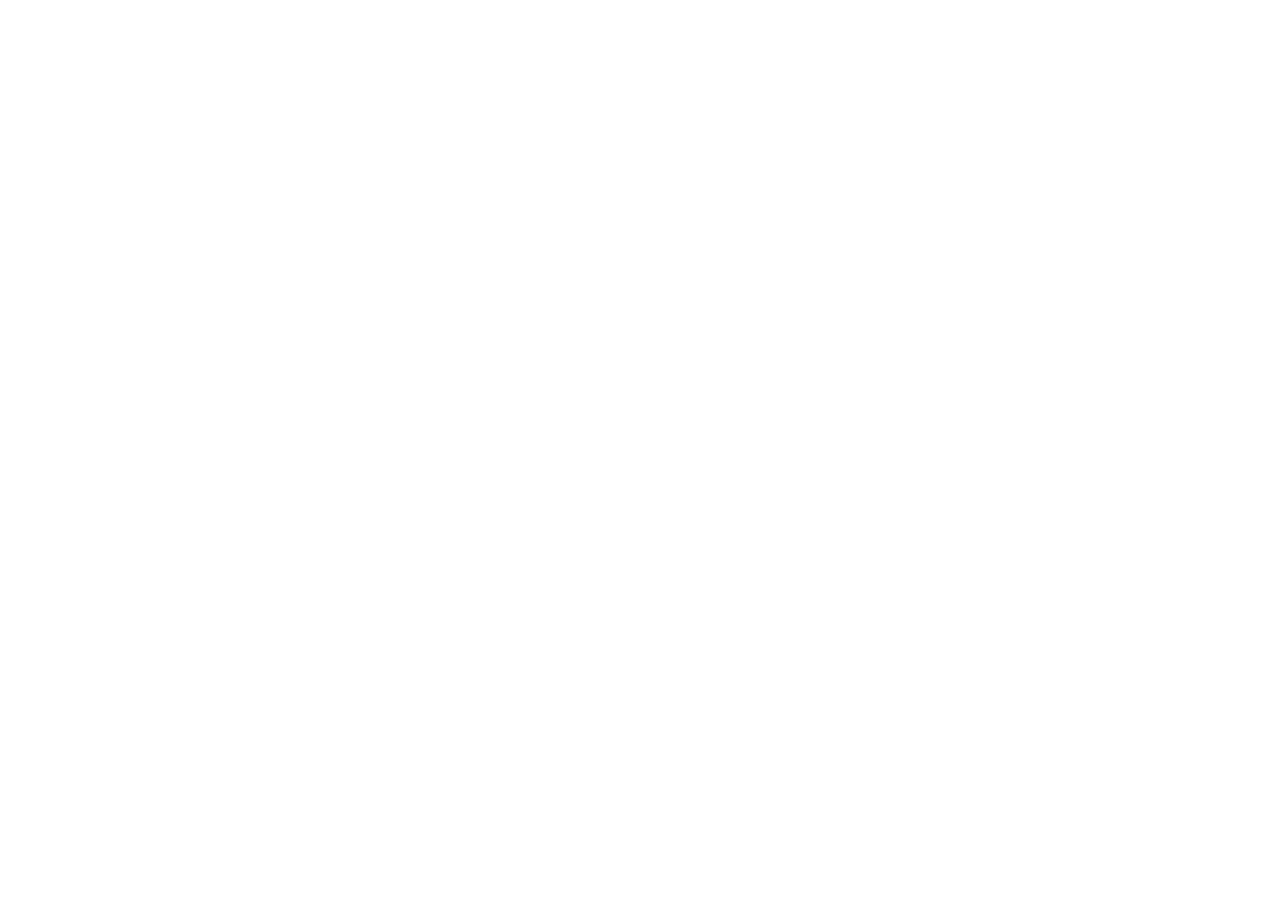
==== products/businessdesk-kmm/index.html @ 38d69912 "Publish BusinessDesk by KMM" ====
<!doctype html>
<html lang="en">
  <head>
    <meta charset="UTF-8" />
    <meta name="viewport" content="width=device-width, initial-scale=1.0" />
    <meta name="theme-color" content="#0b1220" />
    <meta name="description" content="BusinessDesk by KMM — a privacy-first, local-first business management workspace for finance, CRM, sales, invoices, projects, inventory and reporting." />
    <meta name="author" content="Koshy Mammoottill Mathew" />
    <meta name="application-name" content="BusinessDesk by KMM" />
    <meta property="og:title" content="BusinessDesk by KMM" />
    <meta property="og:description" content="A privacy-first, local-first business management workspace." />
    <meta property="og:type" content="website" />
    <title>BusinessDesk by KMM</title>
    <script type="module" crossorigin src="/products/businessdesk-kmm/assets/index-BqFM4BFf.js"></script>
    <link rel="stylesheet" crossorigin href="/products/businessdesk-kmm/assets/index-DWn9R_Je.css">
  </head>
  <body>
    <div id="root"></div>
  </body>
</html>
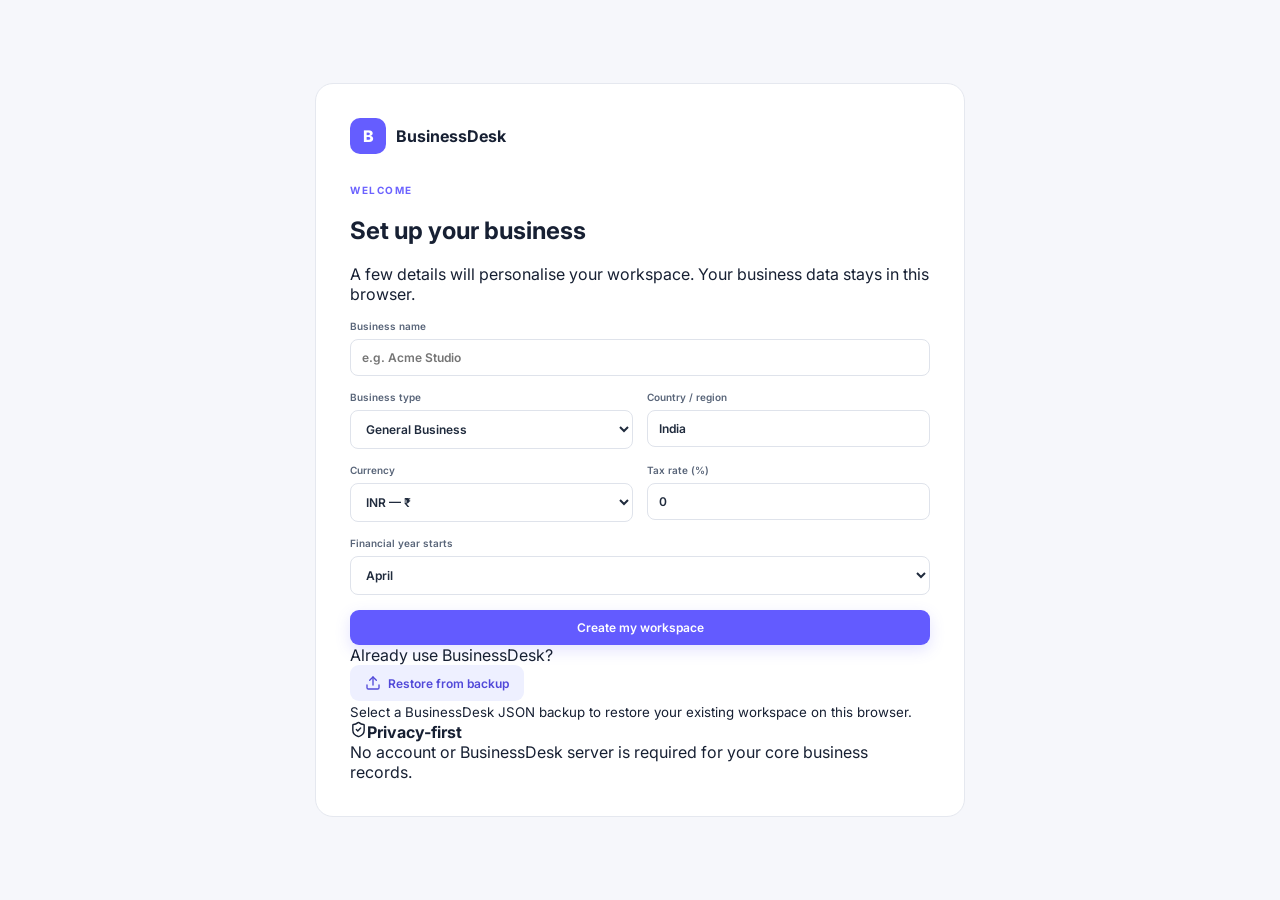
==== commit bc9aa2ac: "Publish BusinessDesk by KMM production build" ====
--- a/products/businessdesk-kmm/index.html
+++ b/products/businessdesk-kmm/index.html
@@ -11,8 +11,8 @@
     <meta property="og:description" content="A privacy-first, local-first business management workspace." />
     <meta property="og:type" content="website" />
     <title>BusinessDesk by KMM</title>
-    <script type="module" crossorigin src="/products/businessdesk-kmm/assets/index-BqFM4BFf.js"></script>
-    <link rel="stylesheet" crossorigin href="/products/businessdesk-kmm/assets/index-DWn9R_Je.css">
+    <script type="module" crossorigin src="/products/businessdesk-kmm/assets/index-BmVYVU4T.js"></script>
+    <link rel="stylesheet" crossorigin href="/products/businessdesk-kmm/assets/index-3jO0QEHk.css">
   </head>
   <body>
     <div id="root"></div>
--- a/products/businessdesk-kmm/assets/index-3jO0QEHk.css
+++ b/products/businessdesk-kmm/assets/index-3jO0QEHk.css
@@ -0,0 +1 @@
+@import "https://fonts.googleapis.com/css2?family=Inter:wght@400;500;600;700&display=swap";.finance-kpis{grid-template-columns:repeat(4,1fr);gap:12px;margin-bottom:16px;display:grid}.finance-kpis>.card{text-align:left;cursor:pointer;background:#fff;border:1px solid #e7ebf0;padding:14px}.finance-kpis>.card:hover{border-color:#cfd8e6;box-shadow:0 5px 16px #2b3b540f}.finance-kpis>.card>span:not(.finance-kpi-icon){color:#7f8998;margin-top:7px;font-size:8px;display:block}.finance-kpis>.card>strong{color:#304057;margin-top:3px;font-size:15px;display:block}.finance-kpis>.card>strong.negative{color:#ad5148}.finance-kpis>.card>small{color:#9aa3b0;margin-top:4px;font-size:7px;display:block}.finance-kpi-icon{border-radius:9px;place-items:center;width:29px;height:29px;display:grid}.finance-kpi-icon.income{color:#238451;background:#e9f8ef}.finance-kpi-icon.expense{color:#b0443d;background:#fff0ee}.finance-kpi-icon.net{color:#4c65a4;background:#eef3ff}.finance-kpi-icon.synced{color:#6758a8;background:#f2efff}.finance-toolbar{align-items:center;gap:10px;margin-bottom:11px;padding:10px 12px;display:flex}.finance-search{background:#fff;border:1px solid #e1e6ed;border-radius:8px;flex:1;align-items:center;gap:7px;min-width:220px;padding:0 9px;display:flex}.finance-search svg{color:#8b96a5}.finance-search input{background:0 0;border:0;outline:0;width:100%;padding:8px 0;font-size:9px}.finance-search button{color:#8b96a5;cursor:pointer;background:0 0;border:0;place-items:center;display:grid}.finance-filter-row{flex-wrap:wrap;align-items:center;gap:6px;display:flex}.finance-filter-row label{color:#778396;background:#fff;border:1px solid #e1e6ed;border-radius:8px;align-items:center;gap:4px;padding:0 7px;display:flex}.finance-filter-row select{color:#526075;background:0 0;border:0;outline:0;max-width:145px;padding:7px 2px;font-size:8px}.finance-clear{color:#526c9b;cursor:pointer;background:0 0;border:0;font-size:8px;font-weight:700}.finance-transaction-form{margin-bottom:12px}.finance-form-heading{justify-content:space-between;align-items:flex-start;margin-bottom:10px;display:flex}.finance-form-heading h3{color:#334159;margin:0;font-size:13px}.finance-form-heading p{color:#8b95a4;margin:3px 0 0;font-size:8px}.finance-results-meta{color:#8993a2;justify-content:space-between;align-items:center;margin:5px 2px 7px;font-size:8px;display:flex}.finance-ledger{overflow:hidden}.finance-row{border-bottom:1px solid #eef1f5;grid-template-columns:34px minmax(170px,1.5fr) minmax(120px,1fr) minmax(95px,.65fr) minmax(100px,.7fr) 28px;align-items:center;gap:10px;padding:11px 13px;display:grid}.finance-row:last-child{border-bottom:0}.finance-row:hover{background:#fafbfd}.finance-type-icon{border-radius:9px;place-items:center;width:30px;height:30px;display:grid}.finance-type-icon.income{color:#238451;background:#e9f8ef}.finance-type-icon.expense{color:#b0443d;background:#fff0ee}.finance-main>div{align-items:center;gap:6px;display:flex}.finance-main strong,.finance-main small,.finance-customer small,.finance-date strong,.finance-date small{display:block}.finance-main strong{color:#344158;font-size:9px}.finance-main small{color:#929ba8;margin-top:3px;font-size:7px}.finance-customer>span,.finance-customer>button{color:#536176;font-size:8px}.finance-customer>button{cursor:pointer;background:0 0;border:0;align-items:center;gap:4px;padding:0;font-weight:700;display:inline-flex}.finance-customer>button:hover{color:#5b53d7;text-decoration:underline}.finance-customer small{color:#9aa3b0;margin-top:3px;font-size:7px}.finance-date strong{color:#536176;font-size:8px}.finance-date small{color:#9aa3b0;margin-top:3px;font-size:7px}.finance-amount{text-align:right;font-size:10px}.finance-amount.income{color:#238451}.finance-amount.expense{color:#b0443d}.finance-delete{opacity:.45}.finance-row:hover .finance-delete{opacity:1}@media (width<=1050px){.finance-kpis{grid-template-columns:repeat(2,1fr)}.finance-toolbar{flex-direction:column;align-items:stretch}.finance-filter-row{width:100%}.finance-filter-row label{flex:1}.finance-filter-row select{width:100%;max-width:none}.finance-row{grid-template-columns:34px 1.4fr 1fr 100px 28px}.finance-date{display:none}}@media (width<=700px){.finance-kpis{grid-template-columns:1fr 1fr}.finance-results-meta{flex-direction:column;align-items:flex-start;gap:3px}.finance-row{grid-template-columns:30px 1fr auto 24px;gap:7px}.finance-customer{grid-column:2}.finance-amount{grid-area:1/3}.finance-delete,.transaction-lock-space{grid-area:1/4}.finance-filter-row label{min-width:45%}}.customer-picker-trigger{color:#202b3d;text-align:left;cursor:pointer;background:#fff;border:1px solid #dfe3eb;border-radius:10px;justify-content:space-between;align-items:center;width:100%;height:46px;padding:0 13px;font-size:12px;display:flex}.customer-picker-trigger:hover{border-color:#b9b5ff}.customer-picker-menu{z-index:150;background:#fff;border:1px solid #e1e4eb;border-radius:12px;max-height:290px;padding:8px;position:absolute;top:calc(100% + 7px);left:0;right:0;overflow:hidden;box-shadow:0 18px 45px #17203324}.customer-picker-search{color:#8a94a5;background:#f8f9fc;align-items:center;gap:7px;border:1px solid #e2e5ec!important;border-radius:9px!important;margin:0 0 7px!important;padding:8px 10px!important;display:flex!important}.customer-picker-search input{box-shadow:none!important;background:0 0!important;border:0!important;outline:0!important;width:100%!important;height:auto!important;padding:0!important;font-size:11px!important}.customer-options{max-height:175px;padding-right:2px;overflow:auto}.customer-option,.add-customer-option{text-align:left;color:#344054;cursor:pointer;background:0 0;border:0;border-radius:8px;width:100%;padding:9px 10px;font-size:11px}.customer-option strong{font-size:11px}.customer-option small{color:#8993a4;margin-top:3px;font-size:9px}.add-customer-option{color:#5c54df;border-top:1px solid #eef0f4;border-radius:0;align-items:center;gap:7px;margin-top:6px;padding-top:11px;font-weight:700;display:flex}.no-customer-match{color:#8a94a5;text-align:center;margin:0;padding:12px;font-size:9px}.modal-scrim{z-index:100;background:#0b122080;place-items:center;padding:20px;display:grid;position:fixed;inset:0}.quick-customer-modal{flex-direction:column;gap:15px;width:min(620px,100%);max-height:90vh;padding:22px;display:flex;overflow:auto}@media (width<=760px){.customer-picker-menu{max-height:55vh;position:fixed;top:20%;left:16px;right:16px}.quick-customer-modal .form-row{grid-template-columns:1fr}}*{box-sizing:border-box}body{color:#172033;background:#f6f7fb;margin:0;font-family:Inter,system-ui,sans-serif}button,input,select{font:inherit}button{cursor:pointer}.loading{color:#6c63ff;place-items:center;min-height:100vh;font-weight:600;display:grid}.app-shell{grid-template-columns:250px 1fr;min-height:100vh;display:grid}.sidebar{color:#d6dceb;z-index:30;background:#0c1424;flex-direction:column;height:100vh;padding:24px 16px;display:flex;position:sticky;top:0}.brand{align-items:center;gap:11px;padding:0 8px 25px;display:flex}.brand-mark{color:#fff;background:#655dff;border-radius:10px;place-items:center;width:36px;height:36px;font-weight:800;display:grid}.brand strong,.brand span{display:block}.brand strong{color:#fff;font-size:15px}.brand span{color:#7f8ba4;white-space:nowrap;text-overflow:ellipsis;max-width:150px;margin-top:3px;font-size:10px;overflow:hidden}.sidebar nav{flex-direction:column;gap:3px;display:flex}.sidebar button{color:#93a0b8;text-align:left;background:0 0;border:0;border-radius:9px;align-items:center;gap:11px;padding:10px 12px;font-size:13px;display:flex}.sidebar button:hover,.sidebar button.active{color:#fff;background:#182238}.sidebar button.active{box-shadow:inset 3px 0 #716aff}.sidebar-bottom{border-top:1px solid #202b40;margin-top:auto;padding-top:12px}.sidebar-bottom>button{width:100%}.privacy-chip{color:#9eabc1;background:#121d31;border:1px solid #23304a;border-radius:10px;gap:9px;margin-top:12px;padding:11px;font-size:11px;display:flex}.privacy-chip small{color:#66748d}.mobile-close{display:none!important}.topbar{z-index:15;background:#fff;border-bottom:1px solid #e8ebf1;justify-content:space-between;align-items:center;height:68px;padding:0 32px;display:flex;position:sticky;top:0}.search{color:#8c96a8;background:#f6f7fa;border:1px solid #edf0f4;border-radius:9px;align-items:center;gap:9px;width:min(380px,45vw);padding:9px 12px;display:flex}.search input{background:0 0;border:0;outline:0;width:100%;font-size:12px}.top-actions{align-items:center;gap:12px;display:flex}.icon-button{color:#5e6879;background:#fff;border:1px solid #e7eaf0;border-radius:9px;place-items:center;width:37px;height:37px;display:grid}.avatar{color:#5c53dd;background:#edeaff;border-radius:50%;place-items:center;width:37px;height:37px;font-size:11px;font-weight:700;display:grid}.menu-button{background:0 0;border:0;display:none}.content{max-width:1500px;margin:auto;padding:32px}.welcome{justify-content:space-between;align-items:end;margin-bottom:25px;display:flex}.eyebrow{letter-spacing:1.5px;color:#6c63ff;margin:0 0 8px;font-size:10px;font-weight:700}.welcome h1{letter-spacing:-.8px;margin:0 0 6px;font-size:27px}.welcome p:not(.eyebrow){color:#7c8799;margin:0;font-size:13px}.primary,.secondary{border:0;border-radius:9px;justify-content:center;align-items:center;gap:7px;padding:10px 15px;font-size:12px;font-weight:600;display:flex}.primary{color:#fff;background:#635bff;box-shadow:0 5px 15px #635bff2c}.secondary{color:#5149d9;background:#eef0ff}.card{background:#fff;border:1px solid #e8ebf1;border-radius:13px;box-shadow:0 1px 2px #10182808}.metrics{grid-template-columns:repeat(4,1fr);gap:15px;margin-bottom:15px;display:grid}.metric{padding:18px}.metric-top{color:#687386;font-size:11px}.metric>strong{letter-spacing:-.8px;margin:13px 0 5px;font-size:24px;display:block}.metric small{color:#a1a9b7;font-size:9px}.grid-two{grid-template-columns:1.65fr 1fr;gap:15px;margin-bottom:15px;display:grid}.grid-two.lower{grid-template-columns:1.2fr 1fr}.chart-card,.grid-two>.card{padding:20px}.card-heading{justify-content:space-between;align-items:start;margin-bottom:20px;display:flex}.card-heading h2{margin:0 0 5px;font-size:14px}.card-heading p{color:#9099a8;margin:0;font-size:10px}.chart{height:255px;font-size:10px}.empty-chart{color:#758094;background:#fafbfc;border-radius:10px;flex-direction:column;justify-content:center;align-items:center;gap:6px;height:100%;display:flex}.empty-chart strong{color:#465267;font-size:12px}.empty-chart span{font-size:10px}.insights{flex-direction:column;gap:11px;display:flex}.insight{background:#f8f9fb;border-radius:9px;gap:10px;padding:12px;display:flex}.insight>span{background:#edf0f5;border-radius:7px;place-items:center;width:25px;height:25px;font-weight:700;display:grid}.insight.good>span{color:#12845f;background:#e7f7f0}.insight strong{font-size:11px}.insight p{color:#818b9c;margin:4px 0 0;font-size:9px}.placeholder{text-align:center;padding:70px 25px}.placeholder-icon{color:#635bff;background:#efedff;border-radius:13px;place-items:center;width:48px;height:48px;margin:auto;display:grid}.placeholder-mini{padding:25px}.placeholder-mini h2{margin:0 0 7px;font-size:14px}.placeholder-mini p{color:#8a94a5;margin:0;font-size:10px}.scrim{display:none}.setup-page{place-items:center;min-height:100vh;padding:30px;display:grid}.setup-card{background:#fff;border:1px solid #e5e8ef;border-radius:18px;width:min(650px,100%);padding:34px}.setup-brand{align-items:center;gap:10px;margin-bottom:30px;display:flex}.setup-form,.transaction-form,.invoice-form{flex-direction:column;gap:15px;display:flex}.setup-form label,.transaction-form label,.invoice-form label{color:#596579;flex-direction:column;gap:7px;font-size:10px;font-weight:600;display:flex}.setup-form input,.setup-form select,.transaction-form input,.transaction-form select,.invoice-form input,.invoice-form select{color:#202b3d;background:#fff;border:1px solid #dfe3eb;border-radius:8px;outline:none;width:100%;padding:10px 11px;font-size:12px}.form-row{grid-template-columns:1fr 1fr;gap:14px;display:grid}.finance-summary,.crm-stats{grid-template-columns:repeat(3,1fr);gap:15px;margin-bottom:22px;display:grid}.finance-summary .card,.crm-stats .card{padding:18px}.finance-summary span,.crm-stats span{color:#778296;font-size:10px;display:block}.finance-summary strong,.crm-stats strong{margin-top:9px;font-size:21px;display:block}.module-actions{justify-content:space-between;align-items:end;margin-bottom:14px;display:flex}.module-actions h2{margin:0 0 4px;font-size:16px}.module-actions p{color:#8791a2;margin:0;font-size:10px}.transaction-form{margin-bottom:14px;padding:20px}.transaction-list{padding:4px 20px}.transaction-row,.customer-row{border-bottom:1px solid #eef0f4;align-items:center;gap:18px;padding:15px 0;font-size:11px;display:grid}.transaction-row{grid-template-columns:1fr auto 30px}.transaction-details{min-width:0}.transaction-title{align-items:center;gap:8px;min-height:20px;display:flex}.transaction-title>strong{font-size:11px}.transaction-meta{color:#8c96a7;align-items:center;gap:6px;margin-top:4px;font-size:9px;display:flex!important}.transaction-invoice-link{color:#554cd8;text-align:left;background:0 0;border:0;padding:0;font-size:11px;font-weight:700}.transaction-invoice-link:hover{text-decoration:underline}.auto-sync-badge{color:#5b53d7;background:#efedff;border-radius:20px;align-items:center;padding:3px 6px;font-weight:700;margin:0!important;font-size:8px!important;display:inline-flex!important}.transaction-lock-space{width:30px}.customer-row{grid-template-columns:36px 1fr auto 30px}.customer-row.clickable{cursor:pointer}.customer-row>div span{color:#8c96a7;margin-top:4px;font-size:9px;display:block}.customer-avatar{color:#5b53dc;background:#eeecff;border-radius:9px;place-items:center;width:34px;height:34px;display:grid}.delete-button{color:#a4adbb;background:0 0;border:0;padding:5px}.empty-state{text-align:center;padding:50px 15px}.empty-state h3{margin:0 0 7px;font-size:13px}.empty-state p{color:#8a94a4;font-size:10px}.status,.invoice-status{border-radius:20px;padding:5px 8px;font-size:9px;font-weight:600}.status-active,.invoice-status-paid{color:#168363;background:#e8f7f1}.status-lead,.invoice-status-draft{color:#5b53d7;background:#efedff}.status-inactive{color:#7b8595;background:#f0f2f5}.invoice-status-sent{color:#3768ad;background:#e9f2ff}.invoice-status-overdue{color:#c75d35;background:#fff0eb}.back-button{color:#667287;background:0 0;border:0;align-items:center;gap:6px;margin-bottom:14px;padding:0;display:flex}.profile-header{align-items:center;gap:15px;margin-bottom:15px;padding:22px;display:flex}.profile-grid{grid-template-columns:1fr 1fr;gap:15px;margin-bottom:15px;display:grid}.pipeline-board{grid-template-columns:repeat(5,minmax(190px,1fr));gap:12px;display:grid;overflow-x:auto}.pipeline-column{background:#f0f2f7;border-radius:12px;min-height:300px;padding:10px}.pipeline-column-head{justify-content:space-between;padding:5px 3px 12px;display:flex}.opportunity-card{margin-bottom:9px;padding:13px;position:relative}.opportunity-card>strong,.opportunity-card>span,.opportunity-card>b,.opportunity-card>small{display:block}.opportunity-card select{border:1px solid #e1e5ec;border-radius:6px;width:100%;padding:6px}.opportunity-delete{position:absolute;top:8px;right:8px}.modal-scrim{z-index:60;background:#09101e80;place-items:center;padding:20px;display:grid;position:fixed;inset:0;overflow:auto}.quick-customer-modal,.invoice-form{width:min(760px,100%);max-height:92vh;padding:24px;overflow:auto}.modal-heading{justify-content:space-between;align-items:start;display:flex}.modal-heading h2{margin:0 0 5px;font-size:17px}.modal-heading p{color:#8490a1;margin:0;font-size:10px}.form-buttons{gap:8px;display:flex}.customer-picker{position:relative}.customer-picker-trigger{background:#fff;border:1px solid #dfe3eb;border-radius:8px;justify-content:space-between;width:100%;padding:10px 11px;display:flex}.customer-picker-menu{z-index:20;background:#fff;border:1px solid #dfe3eb;border-radius:9px;width:100%;padding:7px;position:absolute;top:calc(100% + 5px);box-shadow:0 12px 35px #17203320}.customer-picker-search{align-items:center;gap:6px;padding:5px;display:flex}.customer-option,.add-customer-option{text-align:left;background:#fff;border:0;border-radius:6px;width:100%;padding:8px}.customer-option:hover,.add-customer-option:hover{background:#f5f6fa}.customer-option strong,.customer-option small{display:block}.customer-option small{color:#8a94a4;margin-top:3px}.add-customer-option{color:#5b53d7;border-top:1px solid #edf0f4;gap:6px;margin-top:5px;display:flex}.invoice-items{background:#f8f9fb;border-radius:10px;padding:13px}.invoice-item-head{margin-bottom:9px;font-size:10px;font-weight:700}.invoice-item-edit{grid-template-columns:1fr 90px 120px 30px;gap:8px;margin-bottom:8px;display:grid}.invoice-item-edit input{border:1px solid #dfe3eb;border-radius:7px;padding:8px}.add-line{width:max-content}.invoice-list{overflow:hidden}.invoice-row{text-align:left;background:#fff;border:0;border-bottom:1px solid #edf0f4;grid-template-columns:1fr auto 90px;align-items:center;gap:20px;width:100%;padding:16px 20px;display:grid}.invoice-row:hover{background:#fafbfc}.invoice-row div strong,.invoice-row div span{display:block}.invoice-row div span{color:#8490a1;margin-top:4px;font-size:9px}.invoice-paper{max-width:950px;margin:auto;padding:35px}.invoice-head{justify-content:space-between;align-items:start;margin-bottom:40px;display:flex}.invoice-head h2{margin:0 0 6px;font-size:28px}.invoice-actions{gap:8px;display:flex}.invoice-actions select{border:1px solid #dfe3eb;border-radius:8px;padding:8px}.invoice-meta{border-top:1px solid #e7eaf0;border-bottom:1px solid #e7eaf0;grid-template-columns:2fr 1fr 1fr;gap:20px;padding:18px 0;display:grid}.invoice-meta span,.invoice-meta strong{display:block}.invoice-meta span{color:#8b95a5;margin-bottom:5px;font-size:9px}.invoice-table{border-collapse:collapse;width:100%;margin:30px 0}.invoice-table th,.invoice-table td{text-align:left;border-bottom:1px solid #edf0f4;padding:12px;font-size:11px}.invoice-totals{flex-direction:column;gap:10px;width:min(330px,100%);margin-left:auto;display:flex}.invoice-totals span{justify-content:space-between;font-size:11px;display:flex}.grand-total{border-top:1px solid #dfe3eb;padding-top:12px;font-size:15px!important}.invoice-notes{margin-top:35px;font-size:10px}.invoice-notes p{color:#788395}.delete-invoice{color:#c55b5b;background:0 0;border:0;gap:6px;margin-top:35px;display:flex}@media (width<=1050px){.metrics{grid-template-columns:repeat(2,1fr)}.grid-two,.grid-two.lower,.profile-grid{grid-template-columns:1fr}.app-shell{grid-template-columns:220px 1fr}}@media (width<=760px){.app-shell{display:block}.sidebar{width:250px;position:fixed;left:-270px}.sidebar.open{left:0}.topbar{padding:0 16px}.menu-button{display:block}.content{padding:22px 16px}.metrics,.finance-summary,.crm-stats,.form-row{grid-template-columns:1fr}.invoice-item-edit{grid-template-columns:1fr 65px 90px 28px}.invoice-row{grid-template-columns:1fr auto}.invoice-row>.invoice-status{grid-column:1}.invoice-meta{grid-template-columns:1fr}.invoice-head{display:block}.invoice-actions{margin-top:15px}.transaction-row{grid-template-columns:1fr auto 24px;gap:10px}.transaction-meta{flex-wrap:wrap}}@media print{.sidebar,.topbar,.welcome,.back-button,.invoice-actions,.delete-invoice{display:none!important}.app-shell{display:block}.content{padding:0}.invoice-paper{box-shadow:none;border:0;max-width:none}.invoice-paper.card{border:0}}.avatar-button{border:0;padding:0;overflow:hidden}.avatar-button img{object-fit:cover;width:100%;height:100%}.settings-card{max-width:850px;padding:24px}.settings-logo-row{border-bottom:1px solid #edf0f4;align-items:center;gap:18px;padding-bottom:18px;display:flex}.settings-logo{color:#5c53dd;background:#edeaff;border-radius:16px;flex:none;place-items:center;width:78px;height:78px;font-size:18px;font-weight:700;display:grid;overflow:hidden}.settings-logo img{object-fit:contain;background:#fff;width:100%;height:100%}.settings-logo-row p{color:#8791a2;margin:5px 0 10px;font-size:10px}.logo-upload{cursor:pointer;width:max-content;display:inline-flex}.remove-logo{color:#c55b5b;background:0 0;border:0;margin-left:8px;font-size:11px}.settings-save{align-items:center;gap:12px;display:flex}.settings-save span{color:#168363;font-size:11px}.invoice-business-header{text-align:center;border-bottom:1px solid #e7eaf0;margin:0 auto 30px;padding-bottom:24px}.invoice-business-header img{object-fit:contain;max-width:100px;max-height:80px;margin:0 auto 10px;display:block}.invoice-business-header h1{margin:4px 0 8px;font-size:21px}.invoice-business-header p{color:#5f6b7d;white-space:pre-line;margin:3px 0;font-size:10px}.invoice-table{font-variant-numeric:tabular-nums}.invoice-table th,.invoice-table td{white-space:nowrap}.invoice-table th:first-child,.invoice-table td:first-child{white-space:normal}.quick-customer-modal label{color:#596579;flex-direction:column;gap:7px;font-size:10px;font-weight:600;display:flex}.quick-customer-modal input,.quick-customer-modal select{color:#202b3d;background:#fff;border:1px solid #dfe3eb;border-radius:8px;outline:none;width:100%;padding:10px 11px;font-size:12px}.quick-customer-modal{flex-direction:column;gap:15px;display:flex}.metrics .metric{border:1px solid #0000;transition:transform .2s,box-shadow .2s;position:relative;overflow:hidden}.metrics .metric:hover{transform:translateY(-2px);box-shadow:0 12px 30px #1e293b14}.metrics .metric:before{content:"";width:4px;position:absolute;top:0;bottom:0;left:0}.metrics .metric:first-child{background:linear-gradient(135deg,#fff 55%,#eefbf5)}.metrics .metric:first-child:before{background:#24a06b}.metrics .metric:nth-child(2){background:linear-gradient(135deg,#fff 55%,#fff3f1)}.metrics .metric:nth-child(2):before{background:#ef6a5b}.metrics .metric:nth-child(3){background:linear-gradient(135deg,#fff 55%,#f0efff)}.metrics .metric:nth-child(3):before{background:#655cff}.metrics .metric:nth-child(4){background:linear-gradient(135deg,#fff 55%,#eef7ff)}.metrics .metric:nth-child(4):before{background:#438bd8}.chart-card{background:linear-gradient(#fff,#fbfbff)}.grid-two.lower .card{transition:transform .2s}.grid-two.lower .card:hover{transform:translateY(-2px)}.sales-kpis{grid-template-columns:repeat(4,1fr);gap:12px;margin-bottom:16px;display:grid}.sales-kpis>.card{text-align:left;background:#fff;border:1px solid #e7ebf0;padding:14px;transition:all .15s}.sales-kpis>button{cursor:pointer}.sales-kpis>button:hover,.sales-kpis>button.active{border-color:#b9c7e3;transform:translateY(-1px);box-shadow:0 5px 16px #2b3b5414}.sales-kpis svg{color:#71819a;margin-bottom:8px}.sales-kpis>button:nth-child(2) svg{color:#31805a}.sales-kpis span,.sales-kpis small{display:block}.sales-kpis span{color:#7f8998;font-size:9px}.sales-kpis strong{color:#304057;margin-top:4px;font-size:15px;display:block}.sales-kpis small{color:#9aa3af;margin-top:3px;font-size:7px}.sales-kpis .sales-alert{background:linear-gradient(135deg,#fff,#fff4f1)}.sales-kpis .sales-alert svg{color:#bd5b4f}.sales-create-form{margin-bottom:12px}.sales-create-form .modal-heading{margin-bottom:10px}.sales-toolbar{align-items:center;gap:9px;margin-bottom:8px;padding:10px 12px;display:flex}.sales-search{flex:1;max-width:none}.sales-search button{color:#8993a2;cursor:pointer;background:0 0;border:0;place-items:center;display:grid}.sales-filter-pills{color:#9099a6;background:#f5f7fa;border-radius:9px;align-items:center;gap:3px;padding:3px;display:flex}.sales-filter-pills>svg{margin:0 4px}.sales-filter-pills button{color:#6f7a8a;cursor:pointer;background:0 0;border:0;border-radius:7px;padding:6px 8px;font-size:8px;font-weight:700}.sales-filter-pills button.active{color:#31445f;background:#fff;box-shadow:0 1px 4px #1e2b3e17}.sales-sort{color:#7b8696;align-items:center;gap:5px;font-size:8px;font-weight:700;display:flex;position:relative}.sales-sort select{appearance:none;color:#526075;background:#fff;border:1px solid #e0e5ec;border-radius:7px;padding:6px 23px 6px 8px;font-size:8px}.sales-sort svg{pointer-events:none;position:absolute;right:7px}.sales-view-toggle{border:1px solid #e0e5ec;border-radius:8px;padding:2px;display:flex}.sales-view-toggle button{color:#8791a0;cursor:pointer;background:0 0;border:0;border-radius:6px;place-items:center;padding:5px 6px;display:grid}.sales-view-toggle button.active{color:#5d56d7;background:#eef0ff}.sales-results-head{color:#8a94a3;justify-content:space-between;align-items:center;margin:4px 2px 7px;font-size:8px;display:flex}.sales-results-head button{color:#526c9b;cursor:pointer;background:0 0;border:0;font-size:8px;font-weight:700}.pipeline-board.sales-board{gap:12px}.sales-board .pipeline-column{background:#f5f7fb;border:1px solid #edf0f5;border-radius:14px;min-width:0;padding:9px}.sales-board .sales-stage-lead{background:#f6f5ff}.sales-board .sales-stage-qualified{background:#eef8ff}.sales-board .sales-stage-proposal{background:#fff8e9}.sales-board .sales-stage-won{background:#edf9f3}.sales-board .sales-stage-lost{background:#fff1f1}.sales-board .pipeline-column-head{justify-content:space-between;align-items:flex-start;padding:5px 4px 10px;display:flex}.sales-board .pipeline-column-head strong,.sales-board .pipeline-column-head small{display:block}.sales-board .pipeline-column-head strong{font-size:9px}.sales-board .pipeline-column-head small{color:#8993a2;margin-top:3px;font-size:7px}.sales-board .pipeline-column-head span{text-align:center;background:#fff;border-radius:999px;min-width:24px;padding:3px 7px;font-size:8px;box-shadow:0 2px 8px #1e293b0f}.opportunity-card{transition:transform .18s,box-shadow .18s;box-shadow:0 5px 16px #1e293b0f;border:0!important;padding:12px!important}.opportunity-card:hover{transform:translateY(-2px);box-shadow:0 10px 24px #1e293b1a}.opportunity-card.opportunity-overdue{box-shadow:inset 3px 0 #dc7469,0 5px 16px #1e293b0f}.opportunity-top{justify-content:space-between;align-items:flex-start;gap:5px;display:flex}.opportunity-top>strong{color:#344158;font-size:9px;line-height:1.35}.opportunity-customer{align-items:center;gap:4px;color:#7c8798!important;margin-top:5px!important;font-size:8px!important;display:flex!important}.opportunity-card>b{color:#344158;margin:10px 0 7px;font-size:12px;display:block}.opportunity-close{align-items:center;gap:4px;color:#8b95a5!important;font-size:7px!important;display:flex!important}.opportunity-card>p{color:#8b95a5;margin:7px 0 0;font-size:7px;line-height:1.4}.sales-stage-select{border:1px solid #0000;border-radius:7px;outline:0;width:100%;margin-top:9px;padding:6px 7px;font-size:8px;font-weight:700}.stage-lead{color:#5c54ca;background:#eeecff}.stage-qualified{color:#3278ad;background:#e6f4ff}.stage-proposal{color:#976a16;background:#fff1cb}.stage-won{color:#267c51;background:#e3f5eb}.stage-lost{color:#aa4e46;background:#ffe7e5}.sales-column-empty{text-align:center;color:#a0a8b3;padding:16px 5px;font-size:8px}.sales-list{overflow:hidden}.sales-list-row{border-bottom:1px solid #eef1f5;grid-template-columns:minmax(180px,1.5fr) 100px 105px 100px 28px;align-items:center;gap:10px;padding:11px 13px;display:grid}.sales-list-row:last-child{border-bottom:0}.sales-list-row>div strong,.sales-list-row>div small{display:block}.sales-list-row>div strong{color:#344158;font-size:9px}.sales-list-row>div small{color:#9099a6;margin-top:2px;font-size:8px}.sales-list-row>b{color:#344158;font-size:9px}.sales-list-row>span{color:#7b8696;font-size:8px}.sales-list-row .sales-stage-select{margin:0}.crm-stats .card{position:relative;overflow:hidden}.crm-stats .card:first-child{background:linear-gradient(135deg,#fff,#f3f1ff)}.crm-stats .card:nth-child(2){background:linear-gradient(135deg,#fff,#eef8ff)}.crm-stats .card:nth-child(3){background:linear-gradient(135deg,#fff,#edf9f3)}.backup-page{max-width:1080px}.backup-hero{color:#fff;background:linear-gradient(135deg,#141b2d,#242c46);border-radius:16px;align-items:center;gap:14px;margin-bottom:14px;padding:18px 20px;display:flex;box-shadow:0 10px 28px #12192b1f}.backup-hero-icon{background:#ffffff1f;border-radius:12px;flex:none;place-items:center;width:42px;height:42px;display:grid}.backup-hero h2{margin:0 0 4px;font-size:16px}.backup-hero p{color:#c9d0df;margin:0;font-size:10px}.backup-grid{grid-template-columns:1fr 1fr;gap:12px;display:grid}.backup-card.compact-card{background:#fff;border:1px solid #e8ebf2;border-radius:14px;grid-template-columns:42px 1fr auto;align-items:center;gap:12px;padding:15px 16px;display:grid;box-shadow:0 5px 18px #1e293b0a}.backup-card-icon{color:#6258e8;background:#f0efff;border-radius:11px;place-items:center;width:38px;height:38px;display:grid}.backup-card-icon.auto{color:#168363;background:#eaf8f2}.backup-card-copy h3,.auto-backup-card h3{margin:0 0 4px;font-size:12px}.backup-card-copy p,.auto-backup-card p{color:#7c8798;margin:0;font-size:9px;line-height:1.5}.backup-card.compact-card button{white-space:nowrap}.auto-backup-card{background:linear-gradient(135deg,#fff,#f5fbf8);border:1px solid #dfe9e5;border-radius:14px;justify-content:space-between;align-items:center;gap:18px;margin-top:12px;padding:17px 18px;display:flex}.auto-backup-main{align-items:flex-start;gap:12px;display:flex}.auto-title{align-items:center;gap:9px;display:flex}.backup-connected{color:#167653;background:#e4f7ee;border-radius:999px;align-items:center;gap:4px;padding:4px 7px;font-size:8px;font-weight:700;display:inline-flex}.auto-backup-card small{color:#829087;margin-top:6px;font-size:8px;display:block}.auto-backup-actions{flex:none;gap:8px;display:flex}.auto-backup-actions button{white-space:nowrap;align-items:center;gap:6px;display:flex}.ghost-danger{color:#b45151;background:0 0;border:0;font-size:10px;font-weight:600}.backup-footnote{color:#8b95a5;margin:10px 3px;font-size:8px}.backup-message{color:#267657;background:#eef8f3;border-radius:10px;margin-top:10px;padding:10px 12px;font-size:10px}.project-stats{grid-template-columns:repeat(4,1fr);gap:14px;margin-bottom:22px;display:grid}.project-stats .card{padding:17px;position:relative;overflow:hidden}.project-stats span{color:#7a8597;font-size:9px}.project-stats strong{margin:7px 0 3px;font-size:21px;display:block}.project-stats small{color:#9aa3b1;font-size:8px}.project-stats .card:first-child{background:linear-gradient(135deg,#fff,#f0efff)}.project-stats .card:nth-child(2){background:linear-gradient(135deg,#fff,#eef8ff)}.project-stats .card:nth-child(3){background:linear-gradient(135deg,#fff,#edf9f3)}.project-alert{background:linear-gradient(135deg,#fff,#fff0ed)!important}.project-grid{grid-template-columns:repeat(3,minmax(0,1fr));gap:14px;display:grid}.project-card{padding:17px;transition:transform .18s,box-shadow .18s}.project-card:hover{transform:translateY(-2px);box-shadow:0 12px 28px #1e293b14}.project-card-top{justify-content:space-between;align-items:center;display:flex}.project-status{color:#667085;background:#f0f1f4;border-radius:999px;padding:5px 8px;font-size:8px;font-weight:700}.status-active{color:#3478b9;background:#eaf5ff}.status-cancelled{color:#ba5b4f;background:#fff0ed}.project-card h3{cursor:pointer;margin:13px 0 4px;font-size:14px}.project-customer{color:#6f7b8e;margin:0;font-size:9px}.project-description{color:#8a94a4;min-height:27px;font-size:9px;line-height:1.5}.project-progress-head{color:#7c8798;justify-content:space-between;margin:15px 0 6px;font-size:8px;display:flex}.project-progress{background:#edf0f5;border-radius:999px;height:6px;overflow:hidden}.project-progress i{border-radius:inherit;background:linear-gradient(90deg,#655cff,#7d75ff);height:100%;display:block}.project-meta{color:#778296;justify-content:space-between;gap:8px;margin-top:13px;font-size:8px;display:flex}.project-meta span{align-items:center;gap:5px;display:flex}.project-links{color:#7a8597;border-top:1px solid #eef0f4;align-items:center;gap:7px;margin-top:11px;padding-top:10px;font-size:8px;display:flex}.project-links button{color:#5b53d7;background:0 0;border:0;padding:0;font-weight:700}.project-open{color:#5b53d7;background:#f5f4ff;border:0;border-radius:8px;width:100%;margin-top:13px;padding:8px;font-size:9px;font-weight:700}.project-empty{grid-column:1/-1}.project-form{flex-direction:column;gap:15px;width:min(800px,100%);max-height:92vh;padding:24px;display:flex;overflow:auto}.project-form label{color:#596579;flex-direction:column;gap:7px;font-size:10px;font-weight:600;display:flex}.project-form input,.project-form select,.project-form textarea{color:#202b3d;background:#fff;border:1px solid #dfe3eb;border-radius:8px;outline:none;width:100%;padding:10px 11px;font-size:12px}.project-form textarea,.quick-customer-modal textarea{resize:vertical;min-height:72px;font:inherit;border:1px solid #dfe3eb;border-radius:8px;padding:10px 11px}.project-range{accent-color:#635bff;padding:0!important}.dashboard-projects{margin-top:15px;padding:20px}.dashboard-projects .card-heading>strong{color:#5b53d7;background:#f0efff;border-radius:999px;padding:5px 9px;font-size:9px}.dashboard-project-list{gap:12px;display:grid}.dashboard-project-list>div{grid-template-columns:minmax(150px,1fr) 2fr 42px;align-items:center;gap:15px;display:grid}.dashboard-project-list span strong,.dashboard-project-list span small{display:block}.dashboard-project-list span strong{font-size:10px}.dashboard-project-list span small{color:#8b95a5;margin-top:3px;font-size:8px}.dashboard-project-list b{text-align:right;color:#5b53d7;font-size:9px}@media (width<=1100px){.sales-toolbar{flex-direction:column;align-items:stretch}.sales-filter-pills{overflow:auto}.sales-sort{align-self:flex-end}.sales-view-toggle{margin-top:86px;position:absolute;right:0}.sales-kpis{grid-template-columns:repeat(2,1fr)}}@media (width<=1050px){.project-grid{grid-template-columns:repeat(2,minmax(0,1fr))}.project-stats{grid-template-columns:repeat(2,1fr)}}@media (width<=760px){.settings-logo-row{align-items:flex-start}.invoice-paper{padding:22px}.invoice-table{display:block;overflow-x:auto}.backup-grid{grid-template-columns:1fr}.backup-card.compact-card{grid-template-columns:38px 1fr}.backup-card.compact-card button{grid-column:1/-1}.auto-backup-card{flex-direction:column;align-items:flex-start}.auto-backup-actions{flex-wrap:wrap;width:100%}.project-grid,.project-stats,.project-form .form-row{grid-template-columns:1fr}.dashboard-project-list>div{grid-template-columns:1fr 50px}.dashboard-project-list .project-progress{grid-area:2/1/auto/-1}.sales-kpis{grid-template-columns:1fr 1fr}.sales-board{overflow-x:auto;grid-template-columns:repeat(5,minmax(190px,1fr))!important}.sales-list-row{grid-template-columns:1fr 90px 28px}.sales-list-row>span,.sales-list-row>.sales-stage-select{grid-column:1/3}.sales-view-toggle{align-self:flex-end;margin:0;position:static}}@media (width<=480px){.sales-kpis{grid-template-columns:1fr}}@media print{.invoice-business-header{margin-top:0}.invoice-paper{padding:18px!important}.invoice-table{display:table!important;overflow:visible!important}}.danger-zone{background:linear-gradient(135deg,#fff,#fff7f5);border:1px solid #f1d7d3;border-radius:14px;justify-content:space-between;align-items:center;gap:18px;margin-top:12px;padding:15px 18px;display:flex}.danger-zone h3{color:#8d3831;margin:0 0 4px;font-size:12px}.danger-zone p{color:#8d6b68;margin:0;font-size:9px}.danger-button{color:#fff;white-space:nowrap;background:#b94f45;border:0;border-radius:8px;align-items:center;gap:6px;padding:9px 12px;font-size:10px;font-weight:700;display:inline-flex}.confirm-delete{text-align:center;width:min(440px,92vw);padding:26px}.confirm-delete>svg{color:#c45c50}.confirm-delete h2{margin:12px 0 8px;font-size:17px}.confirm-delete p{color:#697487;margin:0;font-size:10px;line-height:1.65}.confirm-actions{justify-content:center;gap:9px;margin-top:18px;display:flex}.nested-modal{z-index:1001}.relation-help{color:#8d6b68;margin:-4px 0 8px;font-size:9px}.inventory-toolbar{justify-content:space-between;align-items:center;gap:14px;margin-bottom:16px;padding:12px 14px;display:flex}.inventory-grid{grid-template-columns:repeat(3,minmax(0,1fr));gap:14px;display:grid}.inventory-card{min-width:0;padding:16px}.inventory-card-top{justify-content:space-between;align-items:center;margin-bottom:7px;display:flex}.inventory-type{text-transform:uppercase;letter-spacing:.04em;color:#637087;align-items:center;gap:5px;font-size:9px;font-weight:700;display:inline-flex}.inventory-card>small{color:#8b95a5;text-overflow:ellipsis;white-space:nowrap;margin-bottom:4px;font-size:9px;display:block;overflow:hidden}.inventory-card h3{cursor:pointer;color:#26344a;margin:0 0 13px;font-size:14px}.inventory-price{border-top:1px solid #eef1f5;border-bottom:1px solid #eef1f5;justify-content:space-between;align-items:flex-end;gap:8px;padding:11px 0;display:flex}.stock-line{color:#536176;align-items:center;gap:6px;margin:11px 0 3px;font-size:10px;font-weight:650;display:flex}.stock-line small{color:#919baa;margin-left:auto;font-size:8px}.stock-line.low{color:#b45349}.stock-line.low small{color:#b97770}.inventory-card p{color:#7a8595;white-space:nowrap;text-overflow:ellipsis;margin:8px 0 0;font-size:9px;overflow:hidden}.inventory-card .project-open{margin-top:12px}.inventory-form{max-height:90vh;overflow:auto}.inventory-page .empty-state svg{color:#8b96a7;margin-bottom:7px}.catalog-add{margin:8px 0 11px}.catalog-add select{color:#435168;cursor:pointer;background:#f8fafc;border:1px solid #dce2e9;border-radius:8px;width:100%;padding:9px 10px;font-size:10px;font-weight:600}.catalog-add select:focus{border-color:#9eadd0;outline:2px solid #4169e11f}.stock-actions{grid-template-columns:repeat(2,1fr);gap:5px;margin-top:9px;display:grid}.stock-actions button{color:#59677b;cursor:pointer;background:#fafbfd;border:1px solid #e3e8ef;border-radius:7px;justify-content:center;align-items:center;gap:4px;padding:6px 7px;font-size:8px;font-weight:650;display:flex}.stock-actions button:hover{color:#26344a;background:#f2f5f9}.stock-movement-modal{width:min(430px,92vw)}.movement-types{grid-template-columns:repeat(3,1fr);gap:6px;margin:4px 0 14px;display:grid}.movement-types button{color:#647185;cursor:pointer;background:#f8fafc;border:1px solid #e0e5ec;border-radius:8px;justify-content:center;align-items:center;gap:5px;padding:8px 5px;font-size:9px;font-weight:650;display:flex}.movement-types button.active{color:#34538b;background:#eef3ff;border-color:#b9c7eb}.movement-error{color:#b34f46;background:#fff3f1;border:1px solid #f2d5d1;border-radius:7px;padding:8px 10px;font-size:9px}.stock-history{width:min(650px,94vw);max-height:84vh;overflow:auto}.movement-list{flex-direction:column;gap:7px;display:flex}.movement-row{border:1px solid #edf0f4;border-radius:9px;grid-template-columns:30px 1fr auto;align-items:center;gap:9px;padding:10px;display:grid}.movement-icon{color:#59687b;background:#f3f6fa;border-radius:8px;place-items:center;width:28px;height:28px;display:grid}.movement-row strong{color:#344158;font-size:9px;display:block}.movement-row small{color:#8993a2;margin-top:2px;font-size:8px;display:block}.movement-row>b{color:#455269;white-space:nowrap;font-size:10px}.dashboard-inventory{margin-top:14px}.dashboard-link{color:#4d6593;cursor:pointer;background:0 0;border:0;font-size:9px;font-weight:700}.inventory-health{grid-template-columns:repeat(4,1fr);gap:7px;margin-top:12px;display:grid}.inventory-health>div{background:#f8fafc;border-radius:9px;padding:10px}.inventory-health span{color:#8791a0;font-size:8px;display:block}.inventory-health strong{color:#344158;margin-top:3px;font-size:13px;display:block}.inventory-health .low{background:#fff3f1}.inventory-health .low strong{color:#b45349}.low-stock-list{flex-direction:column;gap:5px;margin-top:9px;display:flex}.low-stock-list button{text-align:left;color:#a4524b;cursor:pointer;background:#fff8f6;border:0;border-radius:8px;align-items:center;gap:7px;padding:7px 9px;display:flex}.low-stock-list span{min-width:0}.low-stock-list strong,.low-stock-list small{display:block}.low-stock-list strong{color:#5a4543;font-size:9px}.low-stock-list small{color:#9b7773;margin-top:1px;font-size:8px}.dashboard-stock-list{flex-direction:column;gap:6px;margin-top:11px;display:flex}.dashboard-stock-list>div{border-bottom:1px solid #f0f2f5;grid-template-columns:28px 1fr auto;align-items:center;gap:8px;padding:7px 0;display:grid}.dashboard-stock-list>div:last-child{border-bottom:0}.dashboard-stock-list strong,.dashboard-stock-list small{display:block}.dashboard-stock-list strong{color:#344158;font-size:9px}.dashboard-stock-list small{color:#8a94a3;margin-top:2px;font-size:8px}.dashboard-stock-list b{color:#536176;white-space:nowrap;font-size:9px}.team-grid{grid-template-columns:repeat(3,minmax(0,1fr));gap:14px;display:grid}.team-card{min-width:0;padding:16px}.team-card-head{grid-template-columns:38px 1fr auto;align-items:center;gap:9px;display:grid}.team-avatar{color:#49618e;background:#eef3ff;border-radius:11px;place-items:center;width:38px;height:38px;font-size:11px;font-weight:800;display:grid}.team-card-head h3{color:#2f3c51;margin:0;font-size:12px}.team-card-head p{color:#7e8998;margin:2px 0 0;font-size:9px}.team-card>small{color:#9aa3b0;margin:10px 0;font-size:8px;display:block}.team-status{color:#4e7b5a;white-space:nowrap;background:#eef8f1;border-radius:20px;padding:4px 6px;font-size:8px;font-weight:700}.team-status.on-leave{color:#967039;background:#fff7e8}.team-status.inactive{color:#77808c;background:#f2f3f5}.team-contact{border-top:1px solid #eef1f5;border-bottom:1px solid #eef1f5;flex-direction:column;gap:6px;padding:10px 0;display:flex}.team-contact span{color:#647185;text-overflow:ellipsis;white-space:nowrap;align-items:center;gap:6px;font-size:9px;display:flex;overflow:hidden}.team-notes{line-height:1.5;color:#7a8595!important;white-space:normal!important;margin:9px 0 0!important;font-size:9px!important}.team-actions{grid-template-columns:1fr 1fr;gap:6px;margin-top:11px;display:grid}.team-actions button{color:#59677b;cursor:pointer;background:#fafbfd;border:1px solid #e2e7ee;border-radius:7px;justify-content:center;align-items:center;gap:4px;padding:7px;font-size:8px;font-weight:650;display:flex}.team-actions .team-delete{color:#a75a52;background:#fff9f8}.team-form{width:min(650px,94vw)}.team-form textarea{resize:vertical;width:100%;font:inherit;color:#435168;background:#fff;border:1px solid #dce2e9;border-radius:8px;padding:9px 10px}.report-filters{align-items:flex-end;gap:10px;margin-bottom:14px;padding:12px 14px;display:flex}.report-filters label{color:#6f7a8a;font-size:8px;font-weight:700}.report-filters input{color:#435168;border:1px solid #dce2e9;border-radius:7px;margin-top:4px;padding:7px 9px;font-size:9px;display:block}.report-filters>span{color:#8a94a3;margin-left:auto;padding-bottom:8px;font-size:8px}.report-metrics{grid-template-columns:repeat(4,1fr);gap:12px;margin-bottom:14px;display:grid}.report-metrics article{padding:15px}.report-metrics article>svg{color:#65758d;margin-bottom:8px}.report-metrics span,.report-metrics small{display:block}.report-metrics span{color:#7e8998;font-size:9px}.report-metrics strong{color:#304057;margin:4px 0;font-size:16px;display:block}.report-metrics small{color:#929ba8;font-size:8px}.report-negative strong{color:#b45349}.report-grid{margin-bottom:14px}.report-chart{min-height:330px}.report-chart .chart{height:255px}.report-summary-list{flex-direction:column;margin-top:8px;display:flex}.report-summary-list>div{border-bottom:1px solid #eef1f5;grid-template-columns:26px 1fr auto;align-items:center;gap:8px;padding:10px 0;display:grid}.report-summary-list>div:last-child{border-bottom:0}.report-summary-list>div>svg{color:#718097}.report-summary-list span{color:#46546a;font-size:9px;font-weight:650}.report-summary-list small{color:#929ba8;margin-top:2px;font-size:8px;font-weight:400;display:block}.report-summary-list strong{color:#344158;font-size:10px}.report-table-card{padding-bottom:8px}.report-table-wrap{margin-top:10px;overflow:auto}.report-table{border-collapse:collapse;width:100%;min-width:720px}.report-table th{text-align:left;text-transform:uppercase;letter-spacing:.04em;color:#8993a2;border-bottom:1px solid #e8ecf1;padding:8px;font-size:8px}.report-table td{color:#536176;border-bottom:1px solid #f0f2f5;padding:9px 8px;font-size:9px}.report-table td.income{color:#4f7b5a;font-weight:700}.report-table td.expense{color:#ad5a52;font-weight:700}.goals-grid{grid-template-columns:repeat(3,minmax(0,1fr));gap:14px;display:grid}.goal-card{min-width:0;padding:16px}.goal-card.goal-reached{background:linear-gradient(145deg,#fff,#f8fcf9);border-color:#cfe6d5}.goal-head{grid-template-columns:34px 1fr auto;align-items:center;gap:8px;display:grid}.goal-icon{color:#50699b;background:#eef3ff;border-radius:9px;place-items:center;width:34px;height:34px;display:grid}.goal-reached .goal-icon{color:#4f7c59;background:#eaf7ed}.goal-head small{color:#929baa;margin-bottom:2px;font-size:8px;display:block}.goal-head h3{color:#344158;cursor:pointer;margin:0;font-size:11px}.goal-values{grid-template-columns:1fr 1fr;gap:7px;margin-top:14px;display:grid}.goal-values>div{background:#f8fafc;border-radius:8px;padding:9px}.goal-values span{color:#8a94a3;font-size:8px;display:block}.goal-values strong{color:#344158;margin-top:3px;font-size:12px;display:block}.goal-progress{background:#edf1f5;border-radius:10px;height:7px;margin-top:11px;overflow:hidden}.goal-progress i{background:#617baa;border-radius:10px;height:100%;display:block}.goal-reached .goal-progress i{background:#5f8a69}.goal-meta{justify-content:space-between;align-items:center;gap:7px;margin-top:8px;display:flex}.goal-meta span{color:#7d8898;align-items:center;gap:4px;font-size:8px;display:flex}.goal-card>p{color:#788494;margin:10px 0 0;font-size:9px;line-height:1.5}.global-search{flex:1;max-width:580px;position:relative}.global-search>.search{width:100%;max-width:none}.global-search>.search button{color:#8791a0;cursor:pointer;background:0 0;border:0;place-items:center;display:grid}.notification-wrap{margin-left:auto;position:relative}.notification-button{position:relative}.notification-button>b{color:#fff;background:#b45349;border:2px solid #fff;border-radius:10px;place-items:center;min-width:15px;height:15px;padding:0 3px;font-size:7px;display:grid;position:absolute;top:-4px;right:-3px}.global-popover{z-index:500;background:#fff;border:1px solid #e4e8ee;border-radius:11px;position:absolute;top:calc(100% + 9px);overflow:hidden;box-shadow:0 12px 32px #212e4224}.search-results{left:0;right:0}.notification-panel{width:360px;max-height:440px;right:0;overflow:auto}.global-popover>button{text-align:left;cursor:pointer;background:#fff;border:0;border-bottom:1px solid #f0f2f5;grid-template-columns:30px 1fr;align-items:center;gap:8px;width:100%;padding:10px 12px;display:grid}.global-popover>button:hover{background:#f8fafc}.global-popover>button:last-child{border-bottom:0}.global-popover button strong,.global-popover button small{display:block}.global-popover button strong{color:#344158;font-size:9px}.global-popover button small{color:#8993a2;margin-top:2px;font-size:8px}.result-icon{color:#617087;background:#f1f4f8;border-radius:8px;place-items:center;width:28px;height:28px;display:grid}.result-icon.warning{color:#ad5a52;background:#fff3f1}.global-empty{text-align:center;color:#8a94a3;padding:18px;font-size:9px}.notification-head{border-bottom:1px solid #e9edf2;padding:12px}.notification-head strong{color:#344158;font-size:10px;display:block}.notification-head span{color:#8d97a5;margin-top:2px;font-size:8px;display:block}@media (width<=1050px){.inventory-grid,.team-grid,.goals-grid{grid-template-columns:repeat(2,minmax(0,1fr))}.inventory-health,.report-metrics{grid-template-columns:repeat(2,1fr)}}@media (width<=760px){.danger-zone{flex-direction:column;align-items:flex-start}.inventory-toolbar{flex-direction:column;align-items:stretch}.inventory-search{max-width:none}.inventory-grid,.team-grid,.goals-grid{grid-template-columns:1fr}.inventory-filters{align-self:flex-start;max-width:100%;overflow:auto}.movement-row{grid-template-columns:30px 1fr}.movement-row>b{grid-column:2}.dashboard-stock-list>div{grid-template-columns:28px 1fr}.dashboard-stock-list b{grid-column:2}.team-card-head,.goal-head{grid-template-columns:38px 1fr}.team-status{grid-column:2;justify-self:start}.report-filters{flex-direction:column;align-items:stretch}.report-filters>span{margin-left:0;padding:0}.report-metrics{grid-template-columns:1fr 1fr}.goal-meta{flex-direction:column;align-items:flex-start}.global-search{max-width:none}.notification-panel{width:auto;position:fixed;top:62px;left:12px;right:12px}.search-results{position:fixed;top:62px;left:12px;right:12px}}.customer-summary{grid-template-columns:repeat(4,1fr);gap:12px;margin:14px 0;display:grid}.customer-summary>div{padding:14px}.customer-summary span,.customer-summary small{display:block}.customer-summary span{color:#8791a0;font-size:8px}.customer-summary strong{color:#344158;margin:4px 0;font-size:14px;display:block}.customer-summary small{color:#929ba8;font-size:8px}.customer-activity-grid{grid-template-columns:repeat(2,minmax(0,1fr));gap:12px;display:grid}.customer-activity{min-width:0;padding:15px}.customer-activity .card-heading h3{color:#344158;align-items:center;gap:6px;margin:0;font-size:11px;display:flex}.customer-activity .card-heading p{color:#8a94a3;margin:3px 0 0;font-size:8px}.customer-activity .card-heading>button{color:#526b99;cursor:pointer;background:0 0;border:0;align-items:center;gap:3px;font-size:8px;font-weight:700;display:flex}.customer-activity-row{text-align:left;width:100%;color:inherit;background:0 0;border:0;border-bottom:1px solid #eef1f5;justify-content:space-between;align-items:center;gap:10px;padding:9px 0;display:flex}.customer-activity button.customer-activity-row{cursor:pointer}.customer-activity button.customer-activity-row:hover{background:#fafbfd}.customer-activity-row:last-child{border-bottom:0}.customer-activity-row span{min-width:0}.customer-activity-row strong,.customer-activity-row small{display:block}.customer-activity-row strong{color:#46546a;white-space:nowrap;text-overflow:ellipsis;font-size:9px;overflow:hidden}.customer-activity-row small{color:#9099a6;margin-top:2px;font-size:8px}.customer-activity-row b{color:#46546a;white-space:nowrap;font-size:9px}.customer-empty{color:#929ba8;margin:14px 0 3px;font-size:9px}.customer-kpis{grid-template-columns:repeat(4,1fr);gap:12px;margin-bottom:16px;display:grid}.customer-kpis>button{text-align:left;cursor:pointer;background:#fff;border:1px solid #e7ebf0;padding:14px;transition:all .15s}.customer-kpis>button:hover,.customer-kpis>button.active{border-color:#b9c7e3;transform:translateY(-1px);box-shadow:0 5px 16px #2b3b5414}.customer-kpis svg{color:#71819a;margin-bottom:8px}.customer-kpis .active-card svg{color:#37815a}.customer-kpis .lead-card svg{color:#3f6fae}.customer-kpis .inactive-card svg{color:#8a6670}.customer-kpis span,.customer-kpis small{display:block}.customer-kpis span{color:#7f8998;font-size:9px}.customer-kpis strong{color:#304057;margin-top:4px;font-size:15px;display:block}.customer-kpis small{color:#9aa3af;margin-top:3px;font-size:7px}.customer-toolbar{align-items:center;gap:10px;margin-bottom:8px;padding:10px 12px;display:flex}.customer-toolbar .crm-search{flex:1;max-width:none}.customer-toolbar .crm-search button{color:#8993a2;cursor:pointer;background:0 0;border:0;place-items:center;display:grid}.customer-filter-pills{background:#f5f7fa;border-radius:9px;gap:4px;padding:3px;display:flex}.customer-filter-pills button{color:#6f7a8a;cursor:pointer;background:0 0;border:0;border-radius:7px;padding:6px 9px;font-size:8px;font-weight:700}.customer-filter-pills button.active{color:#31445f;background:#fff;box-shadow:0 1px 4px #1e2b3e17}.customer-sort{color:#7b8696;align-items:center;gap:5px;font-size:8px;font-weight:700;display:flex;position:relative}.customer-sort select{appearance:none;color:#526075;background:#fff;border:1px solid #e0e5ec;border-radius:7px;padding:6px 23px 6px 8px;font-size:8px}.customer-sort svg{pointer-events:none;position:absolute;right:7px}.customer-results-head{color:#8a94a3;justify-content:space-between;align-items:center;margin:4px 2px 7px;font-size:8px;display:flex}.customer-results-head button{color:#526c9b;cursor:pointer;background:0 0;border:0;font-size:8px;font-weight:700}.customer-directory{overflow:hidden}.customer-directory-row{cursor:pointer;border-bottom:1px solid #eef1f5;grid-template-columns:38px minmax(170px,1.5fr) 70px 110px 75px 75px 28px;align-items:center;gap:10px;padding:11px 13px;transition:all .12s;display:grid}.customer-directory-row:last-child{border-bottom:0}.customer-directory-row:hover{background:#f8fafc}.customer-directory-primary strong,.customer-directory-primary span,.customer-directory-primary small,.customer-directory-stat small,.customer-directory-stat strong{display:block}.customer-directory-primary strong{color:#344158;font-size:9px}.customer-directory-primary span{color:#6f7b8d;margin-top:2px;font-size:8px}.customer-directory-primary small{color:#9aa3af;margin-top:3px;font-size:7px}.customer-directory-stat small{text-transform:uppercase;letter-spacing:.04em;color:#9aa3b0;font-size:7px}.customer-directory-stat strong{color:#526075;margin-top:3px;font-size:8px}.customer-directory-row>.status{justify-self:start}.customer-create-form{margin-bottom:12px}.customer-create-form .modal-heading{margin-bottom:10px}.customer-create-form textarea,.profile-edit textarea{resize:vertical;min-height:76px}.customer-hero{align-items:center;gap:12px;display:flex}.customer-hero .profile-title{flex:1}.customer-hero-actions{flex-wrap:wrap;gap:6px;display:flex}.customer-hero-actions a{text-decoration:none}.customer-recent-timeline{margin-top:12px;padding:15px}.customer-recent-timeline .card-heading h3{color:#344158;margin:0;font-size:11px}.customer-recent-timeline .card-heading p{color:#8a94a3;margin:3px 0 0;font-size:8px}.customer-recent-timeline>button{text-align:left;cursor:pointer;color:#526075;background:0 0;border:0;border-top:1px solid #eef1f5;grid-template-columns:12px 1fr 14px;align-items:center;gap:8px;width:100%;padding:9px 2px;display:grid}.customer-recent-timeline>button:hover{background:#fafbfd}.customer-recent-timeline>button strong,.customer-recent-timeline>button small{display:block}.customer-recent-timeline>button strong{font-size:9px}.customer-recent-timeline>button small{color:#9099a6;margin-top:2px;font-size:8px}.customer-timeline-dot{background:#6d78d8;border-radius:50%;width:7px;height:7px;box-shadow:0 0 0 3px #eef0ff}.profile-header .status-lead,.customer-directory-row .status-lead{color:#2862ad;background:#eaf2ff;border-color:#cfe0fa}.profile-header .status-active,.customer-directory-row .status-active{color:#238451;background:#e9f8ef;border-color:#c9ecd7}.profile-header .status-inactive,.customer-directory-row .status-inactive{color:#6f7380;background:#f2f2f4;border-color:#e2e3e7}@media (width<=1050px){.customer-directory-row{grid-template-columns:38px 1fr 80px 80px 28px}.customer-directory-stat:nth-of-type(2),.customer-directory-stat:nth-of-type(3){display:none}.customer-toolbar{flex-direction:column;align-items:stretch}.customer-filter-pills{overflow:auto}.customer-sort{align-self:flex-end}}@media (width<=900px){.customer-summary,.customer-kpis{grid-template-columns:repeat(2,1fr)}}@media (width<=700px){.customer-activity-grid{grid-template-columns:1fr}.customer-summary,.customer-kpis{grid-template-columns:1fr 1fr}.customer-directory-row{grid-template-columns:34px 1fr auto 28px}.customer-directory-stat{display:none}.customer-directory-primary small{white-space:nowrap;text-overflow:ellipsis;overflow:hidden}.customer-hero{flex-wrap:wrap;align-items:flex-start}.customer-hero-actions{width:100%;padding-left:54px}.customer-hero-actions .secondary{flex:1;justify-content:center}.customer-filter-pills{width:100%}}@media (width<=480px){.customer-summary,.customer-kpis{grid-template-columns:1fr}.customer-hero-actions{padding-left:0}}.invoice-kpis>button{text-align:left;cursor:pointer;background:#fff;border:1px solid #e7ebf0;padding:14px;transition:all .15s}.invoice-kpis>button:hover,.invoice-kpis>button.active{border-color:#b9c7e3;transform:translateY(-1px);box-shadow:0 5px 16px #2b3b5414}.invoice-kpis svg{color:#71819a;margin-bottom:8px}.invoice-kpis span{color:#7f8998;font-size:9px;display:block}.invoice-kpis strong{color:#304057;margin-top:4px;font-size:15px;display:block}.invoice-toolbar{align-items:center;gap:10px;margin-bottom:10px;padding:10px 12px;display:flex}.invoice-search{flex:1;max-width:none}.invoice-filter-pills{background:#f5f7fa;border-radius:9px;gap:4px;padding:3px;display:flex}.invoice-filter-pills button{color:#6f7a8a;cursor:pointer;background:0 0;border:0;border-radius:7px;padding:6px 9px;font-size:8px;font-weight:700;transition:all .15s}.invoice-filter-pills button:nth-child(2).active{color:#5f6875;background:#eef1f5}.invoice-filter-pills button:nth-child(3).active{color:#2862ad;background:#eaf2ff}.invoice-filter-pills button:nth-child(4).active{color:#238451;background:#e9f8ef}.invoice-filter-pills button:nth-child(5).active,.invoice-filter-pills button:nth-child(6).active{color:#b0443d;background:#fff0ee}.invoice-sort select{appearance:none;color:#526075;background:#fff;border:1px solid #e0e5ec;border-radius:7px;padding:6px 23px 6px 8px;font-size:8px}.invoice-row-rich{cursor:pointer;border-bottom:1px solid #eef1f5;grid-template-columns:34px minmax(170px,1.5fr) minmax(80px,.7fr) minmax(80px,.7fr) 90px minmax(90px,.7fr);align-items:center;gap:10px;padding:11px 13px;transition:all .12s;display:grid}.invoice-row-rich:hover{background:#f8fafc}.invoice-row-rich.is-overdue:hover{background:#fff6f5}.invoice-row-rich.is-overdue .invoice-doc-icon{color:#ad5a52;background:#fff0ee}.invoice-primary strong{color:#344158;font-size:9px}.invoice-primary small{color:#8a94a3;margin-top:2px;font-size:8px}.invoice-row-rich>b{color:#344158;text-align:right;font-size:10px}.invoice-row-rich select.status,.invoice-detail-toolbar .status,.status-input{cursor:pointer;border:1px solid #0000;border-radius:20px;outline:0;padding:5px 9px;font-size:8px;font-weight:800;transition:all .15s}.status-draft{color:#596575!important;background:#eef1f5!important;border-color:#dde2e8!important}.status-sent{color:#2862ad!important;background:#eaf2ff!important;border-color:#cfe0fa!important}.status-paid{color:#238451!important;background:#e9f8ef!important;border-color:#c9ecd7!important}.status-overdue{color:#b0443d!important;background:#fff0ee!important;border-color:#f4d1cd!important}.invoice-detail-toolbar{justify-content:space-between;align-items:center;gap:12px;margin-bottom:10px;padding:9px 12px;display:flex}.invoice-detail-actions{flex-wrap:wrap;justify-content:flex-end}.invoice-detail-toolbar select{color:#4e5d72;background:#fff;border:1px solid #dfe4eb;border-radius:7px;padding:7px 9px;font-size:9px}.invoice-overdue-chip,.invoice-fulfilled-chip{border-radius:20px;align-items:center;gap:4px;padding:5px 8px;font-size:8px;font-weight:700;display:inline-flex}.invoice-overdue-chip{color:#a8524a;background:#fff0ee}.invoice-fulfilled-chip{color:#247b4e;background:#e9f8ef}.invoice-quick-paid{color:#237b4c;cursor:pointer;background:#e9f8ef;border:1px solid #bfe4cc;border-radius:7px;align-items:center;gap:5px;padding:7px 10px;font-size:9px;font-weight:750;display:inline-flex}.invoice-paid-banner{color:#26794c;background:#eef9f2;border:1px solid #d1ecd9;border-radius:8px;align-items:center;gap:5px;margin:8px 0 12px;padding:7px 10px;font-size:9px;display:inline-flex}.status-input{width:100%;border-radius:8px!important;padding:9px 10px!important}.invoice-form{max-height:92vh;overflow:auto}.invoice-line-editor{margin-bottom:8px}.invoice-line-editor .invoice-item-edit{margin-bottom:3px}.inventory-link-badge{color:#3f7852;background:#edf7f1;border-radius:20px;align-items:center;gap:4px;margin-left:2px;padding:3px 7px;font-size:7px;font-weight:700;display:inline-flex}.inventory-linked-line{color:#4d8060;margin-top:3px;font-size:7px;font-weight:700;display:block}.invoice-customer-link{color:#354b70;cursor:pointer;text-align:left;background:0 0;border:0;align-items:center;gap:5px;padding:0;display:inline-flex}.invoice-customer-link:not(:disabled):hover{color:#5b53d7;text-decoration:underline}.invoice-customer-link:disabled{cursor:default;color:inherit}.invoice-detail-layout{grid-template-columns:minmax(0,1fr) 270px;align-items:start;gap:14px;display:grid}.invoice-detail-layout .invoice-paper{width:100%;max-width:none}.invoice-side-panel{flex-direction:column;gap:12px;display:flex;position:sticky;top:82px}.invoice-timeline,.invoice-link-summary{padding:16px}.invoice-timeline .card-heading,.invoice-link-summary .card-heading{margin-bottom:13px}.timeline-event{grid-template-columns:30px 1fr;gap:8px;padding:0 0 14px;display:grid;position:relative}.timeline-event:not(:last-child):after{content:"";background:#e6eaf0;width:1px;position:absolute;top:29px;bottom:0;left:14px}.timeline-icon{color:#637087;z-index:1;background:#eef1f5;border-radius:9px;place-items:center;width:29px;height:29px;display:grid}.timeline-icon.sent,.timeline-icon.due{color:#2862ad;background:#eaf2ff}.timeline-icon.paid{color:#238451;background:#e9f8ef}.timeline-icon.overdue{color:#b0443d;background:#fff0ee}.timeline-event strong,.timeline-event small{display:block}.timeline-event strong{color:#344158;margin-top:2px;font-size:9px}.timeline-event small{color:#8a94a3;margin-top:3px;font-size:8px;line-height:1.4}.invoice-link-summary>strong{color:#344158;font-size:17px;display:block}.invoice-link-summary>span{color:#8a94a3;margin:2px 0 11px;font-size:8px;display:block}.invoice-link-summary>div:not(.card-heading){color:#5c7966;border-top:1px solid #eef1f5;grid-template-columns:22px 1fr;align-items:center;gap:6px;padding:8px 0;display:grid}.invoice-link-summary>div b,.invoice-link-summary>div small{display:block}.invoice-link-summary>div b{color:#405065;font-size:8px}.invoice-link-summary>div small{color:#8993a2;margin-top:2px;font-size:7px}.invoice-link-summary>p{color:#8a94a3;font-size:8px;line-height:1.5}.invoice-link-summary>.secondary,.invoice-link-summary>.primary{justify-content:center;width:100%;margin-top:8px}.fulfillment-button{background:#347a58!important}.fulfillment-success{background:#eff9f3;border-radius:9px;color:#277a4d!important;border:1px solid #cde9d7!important;margin-top:9px!important;padding:9px!important}.fulfillment-reverse{color:#8a5b35!important}.fulfillment-error{background:#fff0ee;border-radius:8px;align-items:flex-start;gap:5px;padding:8px;display:flex;color:#a84f46!important}.fulfillment-error svg{flex:none;margin-top:1px}@media (width<=1150px){.invoice-detail-layout{grid-template-columns:1fr}.invoice-side-panel{grid-template-columns:1fr 1fr;display:grid;position:static}.invoice-paper{max-width:none}}@media (width<=1000px){.invoice-kpis{grid-template-columns:repeat(2,1fr)}.invoice-toolbar{flex-direction:column;align-items:stretch}.invoice-filter-pills{overflow:auto}.invoice-row-rich{grid-template-columns:34px 1fr 90px auto}.invoice-row-rich .invoice-date{display:none}.invoice-detail-toolbar{flex-direction:column;align-items:flex-start}.invoice-detail-actions{justify-content:flex-start;width:100%}}@media (width<=650px){.invoice-kpis{grid-template-columns:1fr 1fr}.invoice-row-rich{grid-template-columns:30px 1fr auto}.invoice-row-rich select.status{grid-column:2}.invoice-row-rich>b{grid-area:1/3}.invoice-detail-actions button{flex:1;justify-content:center;min-width:105px}.invoice-detail-actions select{flex:1;min-width:105px}.invoice-side-panel{grid-template-columns:1fr}.invoice-detail-layout .invoice-paper{padding:22px 16px}}.invoice-kpis{grid-template-columns:repeat(4,minmax(0,1fr));gap:12px;margin-bottom:16px;display:grid}.invoice-kpis>button{text-align:left;cursor:pointer;background:#fff;border:1px solid #e6eaf0;grid-template-columns:26px 1fr;align-items:center;gap:3px 8px;padding:15px;transition:transform .16s,border-color .16s,box-shadow .16s;display:grid}.invoice-kpis>button:hover{border-color:#cbd5e3;transform:translateY(-2px);box-shadow:0 8px 24px #24324814}.invoice-kpis>button.active{border-color:#aebddd;box-shadow:0 0 0 2px #526c9e14}.invoice-kpis svg{color:#65799d;grid-row:1/3}.invoice-kpis span{color:#7f8998;font-size:9px}.invoice-kpis strong{color:#304057;text-overflow:ellipsis;font-size:15px;overflow:hidden}.invoice-toolbar{z-index:20;grid-template-columns:minmax(240px,1fr) auto auto;align-items:center;gap:10px;margin-bottom:10px;padding:10px 12px;display:grid;position:sticky;top:64px}.invoice-search{max-width:none}.invoice-search button{color:#8b95a3;cursor:pointer;background:0 0;border:0;place-items:center;display:grid}.invoice-filter-pills{background:#f4f6f9;border-radius:9px;align-items:center;gap:4px;padding:3px;display:flex}.invoice-filter-pills button{color:#707c8e;cursor:pointer;white-space:nowrap;background:0 0;border:0;border-radius:7px;padding:6px 9px;font-size:8px;font-weight:700;transition:all .15s}.invoice-filter-pills button:hover{color:#344158;background:#e9edf3}.invoice-filter-pills button.active{color:#3d5278;background:#fff;box-shadow:0 1px 5px #26354c1a}.invoice-sort{color:#7b8797;align-items:center;gap:5px;font-size:8px;font-weight:700;display:flex;position:relative}.invoice-sort select{appearance:none;color:#4c5a6e;cursor:pointer;background:#fff;border:1px solid #dfe5ec;border-radius:8px;padding:7px 25px 7px 8px;font-size:8px}.invoice-sort svg{pointer-events:none;position:absolute;right:7px}.invoice-results-head{color:#8a94a3;justify-content:space-between;align-items:center;margin:8px 2px;font-size:8px;display:flex}.invoice-results-head button{color:#536d9b;cursor:pointer;background:0 0;border:0;font-size:8px;font-weight:700}.interactive-invoices{overflow:hidden}.invoice-row-rich{cursor:pointer;border-bottom:1px solid #eef1f5;grid-template-columns:32px minmax(150px,1.4fr) minmax(85px,.7fr) minmax(85px,.7fr) 92px minmax(90px,.7fr);align-items:center;gap:10px;padding:11px 13px;transition:background .14s,transform .14s,box-shadow .14s;display:grid;position:relative}.invoice-row-rich:last-child{border-bottom:0}.invoice-row-rich:hover{background:#f8fafc;box-shadow:inset 3px 0 #7188b2}.invoice-row-rich.is-overdue{background:snow}.invoice-row-rich.is-overdue:hover{background:#fff5f4;box-shadow:inset 3px 0 #c46a60}.invoice-doc-icon{color:#60759b;background:#f0f4fa;border-radius:8px;place-items:center;width:30px;height:30px;display:grid}.is-overdue .invoice-doc-icon{color:#b55a51;background:#fff0ee}.invoice-primary{min-width:0}.invoice-primary strong,.invoice-primary small,.invoice-date strong,.invoice-date small{display:block}.invoice-primary strong{color:#344158;white-space:nowrap;text-overflow:ellipsis;font-size:9px;overflow:hidden}.invoice-primary small{color:#8993a2;white-space:nowrap;text-overflow:ellipsis;margin-top:2px;font-size:8px;overflow:hidden}.invoice-date small{text-transform:uppercase;letter-spacing:.04em;color:#9aa3b0;font-size:7px}.invoice-date strong{color:#59677b;margin-top:2px;font-size:8px}.invoice-row-rich>select{cursor:pointer;border:0;border-radius:20px;outline:none;padding:5px 7px;font-size:8px;font-weight:700}.invoice-row-rich>b{text-align:right;color:#344158;white-space:nowrap;font-size:10px}.invoice-detail-toolbar{z-index:20;justify-content:space-between;align-items:center;gap:12px;margin:10px 0 12px;padding:9px 12px;display:flex;position:sticky;top:64px}.invoice-detail-toolbar>div{align-items:center;gap:7px;display:flex}.invoice-detail-toolbar select{color:#4d5b6f;cursor:pointer;background:#fff;border:1px solid #dfe5ec;border-radius:8px;padding:7px 9px;font-size:9px}.invoice-overdue-chip{color:#aa5149;background:#fff0ee;border-radius:20px;align-items:center;gap:4px;padding:5px 8px;font-size:8px;font-weight:700;display:inline-flex}.invoice-paper{transition:box-shadow .2s}.invoice-paper:hover{box-shadow:0 10px 30px #2230450f}@media (width<=1050px){.invoice-toolbar{grid-template-columns:1fr auto}.invoice-filter-pills{grid-column:1/-1;overflow:auto}.invoice-row-rich{grid-template-columns:32px minmax(140px,1fr) 85px 92px 95px}.invoice-row-rich .invoice-date:nth-of-type(4){display:none}}@media (width<=760px){.invoice-kpis{grid-template-columns:1fr 1fr}.invoice-toolbar{grid-template-columns:1fr;position:static}.invoice-filter-pills{grid-column:auto;overflow:auto}.invoice-sort{justify-self:start}.invoice-row-rich{grid-template-columns:30px minmax(0,1fr) auto;gap:8px}.invoice-row-rich .invoice-date,.invoice-row-rich>select{display:none}.invoice-row-rich>b{grid-column:3}.invoice-detail-toolbar{flex-direction:column;align-items:flex-start;position:static}.invoice-detail-toolbar>div:last-child{flex-wrap:wrap;width:100%}.invoice-detail-toolbar .secondary{flex:1}.invoice-paper{overflow:auto}}.quotation-kpis{grid-template-columns:repeat(4,1fr);gap:12px;margin-bottom:16px;display:grid}.quotation-kpis>button{text-align:left;cursor:pointer;background:#fff;border:1px solid #e7ebf0;padding:14px;transition:all .15s}.quotation-kpis>button:hover,.quotation-kpis>button.active{border-color:#b9c7e3;transform:translateY(-1px);box-shadow:0 5px 16px #2b3b5414}.quotation-kpis svg{color:#71819a;margin-bottom:8px}.quotation-kpis>button:nth-child(2) svg{color:#a27322}.quotation-kpis>button:nth-child(3) svg{color:#3976b5}.quotation-kpis>button:nth-child(4) svg{color:#2e8257}.quotation-kpis span,.quotation-kpis small{display:block}.quotation-kpis span{color:#7f8998;font-size:9px}.quotation-kpis strong{color:#304057;margin-top:4px;font-size:15px;display:block}.quotation-kpis small{color:#9aa3af;margin-top:3px;font-size:7px}.quotation-toolbar{align-items:center;gap:10px;margin-bottom:8px;padding:10px 12px;display:flex}.quotation-search{flex:1;max-width:none}.quotation-search button{color:#8993a2;cursor:pointer;background:0 0;border:0;place-items:center;display:grid}.quotation-filter-pills{background:#f5f7fa;border-radius:9px;gap:3px;padding:3px;display:flex}.quotation-filter-pills button{color:#6f7a8a;cursor:pointer;background:0 0;border:0;border-radius:7px;padding:6px 8px;font-size:8px;font-weight:700}.quotation-filter-pills button.active{color:#31445f;background:#fff;box-shadow:0 1px 4px #1e2b3e17}.quotation-sort{color:#7b8696;align-items:center;gap:5px;font-size:8px;font-weight:700;display:flex;position:relative}.quotation-sort select{appearance:none;color:#526075;background:#fff;border:1px solid #e0e5ec;border-radius:7px;padding:6px 23px 6px 8px;font-size:8px}.quotation-sort svg{pointer-events:none;position:absolute;right:7px}.quotation-results-head{color:#8a94a3;justify-content:space-between;align-items:center;margin:4px 2px 7px;font-size:8px;display:flex}.quotation-results-head button{color:#526c9b;cursor:pointer;background:0 0;border:0;font-size:8px;font-weight:700}.quotation-directory{overflow:hidden}.quotation-row{text-align:left;cursor:pointer;background:#fff;border:0;border-bottom:1px solid #eef1f5;grid-template-columns:34px minmax(180px,1.5fr) minmax(80px,.7fr) minmax(80px,.7fr) 90px minmax(90px,.7fr);align-items:center;gap:10px;width:100%;padding:11px 13px;transition:all .12s;display:grid}.quotation-row:last-child{border-bottom:0}.quotation-row:hover{background:#f8fafc}.quotation-row.is-expired{background:snow}.quotation-doc-icon{color:#64758d;background:#f1f4f8;border-radius:8px;place-items:center;width:30px;height:30px;display:grid}.quotation-row.is-expired .quotation-doc-icon{color:#ad5a52;background:#fff0ee}.quotation-primary strong,.quotation-primary small,.quotation-date strong,.quotation-date small{display:block}.quotation-primary strong{color:#344158;font-size:9px}.quotation-primary small{color:#8a94a3;margin-top:2px;font-size:8px}.quotation-date small{text-transform:uppercase;letter-spacing:.04em;color:#9aa3b0;font-size:7px}.quotation-date strong{color:#5c697c;margin-top:2px;font-size:8px}.quotation-row>b{color:#344158;text-align:right;font-size:10px}.quotation-status{border:1px solid #0000;border-radius:20px;width:max-content;padding:5px 9px;font-size:8px;font-weight:800;display:inline-flex}.quotation-status-draft{color:#596575!important;background:#eef1f5!important;border-color:#dde2e8!important}.quotation-status-sent{color:#2862ad!important;background:#eaf2ff!important;border-color:#cfe0fa!important}.quotation-status-accepted{color:#238451!important;background:#e9f8ef!important;border-color:#c9ecd7!important}.quotation-status-rejected{color:#b0443d!important;background:#fff0ee!important;border-color:#f4d1cd!important}.quotation-status-expired{color:#9a691a!important;background:#fff6df!important;border-color:#f2dfac!important}.quotation-detail-toolbar{justify-content:space-between;align-items:center;gap:12px;margin-bottom:10px;padding:9px 12px;display:flex}.quotation-detail-toolbar>div{flex-wrap:wrap;align-items:center;gap:7px;display:flex}.quotation-detail-toolbar select{border:1px solid #0000;border-radius:8px;outline:0;padding:7px 9px;font-size:8px;font-weight:800}.quotation-expired-chip{color:#a8524a;background:#fff0ee;border-radius:20px;align-items:center;gap:4px;padding:5px 8px;font-size:8px;font-weight:700;display:inline-flex}.quotation-detail-layout{grid-template-columns:minmax(0,1fr) 270px;align-items:start;gap:14px;display:grid}.quotation-detail-layout .invoice-paper{width:100%;max-width:none}.quotation-side-panel{flex-direction:column;gap:12px;display:flex;position:sticky;top:82px}.quotation-summary,.quotation-timeline{padding:16px}.quotation-summary .card-heading,.quotation-timeline .card-heading{margin-bottom:13px}.quotation-summary>strong{color:#344158;letter-spacing:-.5px;font-size:22px;display:block}.quotation-summary>span{color:#8a94a3;margin:2px 0 11px;font-size:8px;display:block}.quotation-summary>div:not(.card-heading){color:#60758b;border-top:1px solid #eef1f5;grid-template-columns:22px 1fr;align-items:center;gap:6px;padding:8px 0;display:grid}.quotation-summary p{margin:0}.quotation-summary b,.quotation-summary small{display:block}.quotation-summary b{color:#405065;font-size:8px}.quotation-summary small{color:#8993a2;margin-top:2px;font-size:7px}.quotation-event{grid-template-columns:30px 1fr;gap:8px;padding:0 0 14px;display:grid;position:relative}.quotation-event:not(:last-child):after{content:"";background:#e6eaf0;width:1px;position:absolute;top:29px;bottom:0;left:14px}.quotation-event>span{color:#2862ad;z-index:1;background:#eaf2ff;border-radius:9px;place-items:center;width:29px;height:29px;display:grid}.quotation-event.success>span{color:#238451;background:#e9f8ef}.quotation-event p{margin:0}.quotation-event b,.quotation-event small{display:block}.quotation-event b{color:#344158;margin-top:2px;font-size:9px}.quotation-event small{color:#8a94a3;margin-top:3px;font-size:8px;line-height:1.4}@media (width<=1100px){.quotation-toolbar{flex-direction:column;align-items:stretch}.quotation-filter-pills{overflow:auto}.quotation-sort{align-self:flex-end}.quotation-detail-layout{grid-template-columns:1fr}.quotation-side-panel{grid-template-columns:1fr 1fr;display:grid;position:static}}@media (width<=900px){.quotation-kpis{grid-template-columns:repeat(2,1fr)}.quotation-row{grid-template-columns:34px 1fr 90px auto}.quotation-row .quotation-date{display:none}}@media (width<=650px){.quotation-kpis{grid-template-columns:1fr 1fr}.quotation-row{grid-template-columns:30px 1fr auto}.quotation-row>.quotation-status{grid-column:2}.quotation-row>b{grid-area:1/3}.quotation-detail-toolbar{flex-direction:column;align-items:flex-start}.quotation-detail-toolbar>div:last-child{width:100%}.quotation-detail-toolbar>div:last-child button{flex:1;justify-content:center}.quotation-side-panel{grid-template-columns:1fr}}@media (width<=480px){.quotation-kpis{grid-template-columns:1fr}}.projects-page .project-stats{gap:12px;margin-bottom:16px}.projects-page .project-stats>.card{box-shadow:none;border:1px solid #e7ebf0;padding:15px;transition:transform .15s,box-shadow .15s,border-color .15s}.projects-page .project-stats>.card:hover{border-color:#d8e0ea;transform:translateY(-1px);box-shadow:0 6px 18px #2b3b5412}.projects-page .project-stats>.card:before{content:"";background:#6d66df;border-radius:10px;width:30px;height:4px;margin-bottom:10px;display:block}.projects-page .project-stats>.card:nth-child(2):before{background:#438bd8}.projects-page .project-stats>.card:nth-child(3):before{background:#32a06d}.projects-page .project-stats>.card:nth-child(4):before{background:#e07a68}.projects-page .project-stats span{color:#788496;font-size:9px;font-weight:700}.projects-page .project-stats strong{letter-spacing:-.35px;color:#304057;margin:5px 0 2px;font-size:18px}.projects-page .project-stats small{color:#98a1ad;font-size:7px}.projects-page .module-actions{margin-bottom:13px}.projects-page .project-grid{gap:12px}.projects-page .project-card{border:1px solid #e8ecf1;padding:15px;position:relative;overflow:hidden;box-shadow:0 3px 12px #1e293b09}.projects-page .project-card:before{content:"";background:#d5d9e0;width:3px;position:absolute;top:0;bottom:0;left:0}.projects-page .project-card:has(.status-planning):before{background:#736be2}.projects-page .project-card:has(.status-active):before{background:#438bd8}.projects-page .project-card:has(.status-on-hold):before{background:#d99b32}.projects-page .project-card:has(.status-completed):before{background:#32a06d}.projects-page .project-card:has(.status-cancelled):before{background:#d76a60}.projects-page .project-card:hover{border-color:#dce2e9;transform:translateY(-2px);box-shadow:0 10px 26px #1e293b14}.projects-page .project-card-top{margin-bottom:8px}.projects-page .project-status{letter-spacing:.01em;border:1px solid #0000;padding:5px 9px;font-size:7px;font-weight:800}.projects-page .status-planning{color:#5c55c8;background:#efedff;border-color:#ddd9ff}.projects-page .status-active{color:#3278ad;background:#e9f4ff;border-color:#d1e8fb}.projects-page .status-on-hold{color:#956818;background:#fff4d9;border-color:#f4dfaa}.projects-page .status-completed{color:#237c52;background:#e7f7ef;border-color:#caebda}.projects-page .status-cancelled{color:#ad5149;background:#fff0ee;border-color:#f1d4d0}.projects-page .project-number{color:#9aa3af;letter-spacing:.035em;margin-bottom:2px;font-size:7px;font-weight:700;display:inline-block}.projects-page .project-card h3{color:#334158;margin:5px 0 3px;font-size:13px;line-height:1.3}.projects-page .project-card h3:hover{color:#5b53d7}.projects-page .project-customer{color:#718096;font-size:8px;font-weight:600}.projects-page .project-description{color:#8b95a4;-webkit-line-clamp:2;-webkit-box-orient:vertical;min-height:24px;font-size:8px;line-height:1.5;display:-webkit-box;overflow:hidden}.projects-page .project-progress-head{margin:13px 0 6px}.projects-page .project-progress-head span,.projects-page .project-progress-head strong{font-size:8px}.projects-page .project-progress-head strong{color:#535f73}.projects-page .project-progress{background:#edf0f4;height:7px}.projects-page .project-progress i{background:linear-gradient(90deg,#625bda,#7d76ed);box-shadow:0 0 8px #625bda2e}.projects-page .project-meta{color:#7d8999;border-top:1px solid #eef1f4;margin-top:10px;padding:10px 0 0;font-size:7px}.projects-page .project-meta span{min-width:0}.projects-page .project-links{background:#f8f9fc;border:0;border-radius:8px;margin-top:9px;padding:8px 9px;font-size:7px}.projects-page .project-links svg{color:#7b75d9}.projects-page .project-links span,.projects-page .project-links button{white-space:nowrap;text-overflow:ellipsis;overflow:hidden}.projects-page .project-open{color:#5c55c8;background:#f2f1ff;border:1px solid #e5e2ff;margin-top:10px;transition:all .15s}.projects-page .project-open:hover{background:#e9e7ff;border-color:#d9d5ff}.projects-page .project-alert{background:linear-gradient(135deg,#fff,#fff6f4)!important;border-color:#f0d8d4!important}.projects-page .project-alert:after{content:"Needs attention";color:#b85a50;background:#fff0ee;border:1px solid #f2d3cf;border-radius:999px;padding:4px 6px;font-size:7px;font-weight:800;position:absolute;top:13px;right:13px}.projects-page .project-form{border:0;border-radius:16px;box-shadow:0 24px 70px #151f312e}.projects-page .project-form .modal-heading{z-index:4;background:#fff;border-bottom:1px solid #edf0f4;margin:-24px -24px 8px;padding:20px 24px 13px;position:sticky;top:-24px}.projects-page .project-form .modal-heading h2{font-size:15px}.projects-page .project-form .modal-heading p{color:#8a94a3;font-size:8px}.projects-page .project-form input:focus,.projects-page .project-form select:focus,.projects-page .project-form textarea:focus{border-color:#a9a4eb;box-shadow:0 0 0 3px #635bdc14}.projects-page .project-range{background:#eceef4;border:0;border-radius:999px;height:5px}.projects-page .project-form>button.primary{z-index:3;border-radius:0 0 16px 16px;justify-content:center;margin:4px -24px -24px;padding:12px 24px;position:sticky;bottom:-24px;box-shadow:0 -8px 20px #fffffff0}.projects-page .customer-picker-trigger{min-height:38px}.projects-page .customer-picker-menu{box-shadow:0 15px 35px #1e293b24}@media (width<=1050px){.projects-page .project-stats{grid-template-columns:repeat(2,1fr)}.projects-page .project-grid{grid-template-columns:repeat(2,minmax(0,1fr))}}@media (width<=680px){.projects-page .project-stats,.projects-page .project-grid{grid-template-columns:1fr}.projects-page .project-alert:after{display:none}.projects-page .project-card{padding:14px}.projects-page .project-form{border-radius:12px}.projects-page .project-form .modal-heading{top:-24px}}.inventory-kpis{grid-template-columns:repeat(4,1fr);gap:12px;margin-bottom:16px;display:grid}.inventory-kpis>.card{text-align:left;background:#fff;border:1px solid #e7ebf0;padding:14px;transition:all .15s}.inventory-kpis>button{cursor:pointer}.inventory-kpis>button:hover,.inventory-kpis>button.active{border-color:#b9c7e3;transform:translateY(-1px);box-shadow:0 5px 16px #2b3b5414}.inventory-kpis svg{color:#71819a;margin-bottom:8px}.inventory-kpis span,.inventory-kpis small{display:block}.inventory-kpis span{color:#7f8998;font-size:9px}.inventory-kpis strong{color:#304057;margin-top:4px;font-size:15px;display:block}.inventory-kpis small{color:#9aa3af;margin-top:3px;font-size:7px}.inventory-kpis .inventory-alert{background:linear-gradient(135deg,#fff,#fff3ef);border-color:#f2d8d1}.inventory-kpis .inventory-alert svg{color:#c45d50}.inventory-toolbar{align-items:center;gap:9px;margin-bottom:7px;padding:10px 12px;display:flex}.inventory-search{flex:1;max-width:none}.inventory-search button{color:#8993a2;cursor:pointer;background:0 0;border:0;place-items:center;display:grid}.inventory-filters{background:#f5f7fa;border-radius:9px;gap:3px;padding:3px;display:flex}.inventory-filters button{color:#6f7a8a;cursor:pointer;background:0 0;border:0;border-radius:7px;padding:6px 9px;font-size:8px;font-weight:700}.inventory-filters button.active{color:#31445f;background:#fff;box-shadow:0 1px 4px #1e2b3e17}.inventory-sort{color:#7b8696;align-items:center;gap:5px;font-size:8px;font-weight:700;display:flex;position:relative}.inventory-sort select{appearance:none;color:#526075;background:#fff;border:1px solid #e0e5ec;border-radius:7px;padding:6px 23px 6px 8px;font-size:8px}.inventory-sort svg{pointer-events:none;position:absolute;right:7px}.inventory-results{color:#8a94a3;justify-content:space-between;align-items:center;margin:4px 2px 8px;font-size:8px;display:flex}.inventory-results button{color:#526c9b;cursor:pointer;background:0 0;border:0;font-size:8px;font-weight:700}.inventory-layout{grid-template-columns:minmax(0,1fr) 285px;align-items:start;gap:13px;display:grid}.inventory-grid{grid-template-columns:repeat(2,minmax(0,1fr))!important}.inventory-card{transition:transform .16s,box-shadow .16s;position:relative;overflow:hidden;box-shadow:0 4px 15px #1e293b09;border:1px solid #e9edf2!important}.inventory-card:before{content:"";background:#7184a0;width:3px;position:absolute;top:0;bottom:0;left:0}.inventory-card:hover{transform:translateY(-2px);box-shadow:0 10px 24px #1e293b14}.inventory-card-low:before{background:#d2675b}.inventory-card-low{background:linear-gradient(135deg,#fff 75%,#fff5f2)}.inventory-type{color:#536d8d;background:#eef3f8;border-radius:999px;padding:5px 8px;font-size:8px;font-weight:700}.inventory-type.type-service{color:#6357ce;background:#f1efff}.inventory-card>small{color:#929baa;text-transform:uppercase;letter-spacing:.03em;margin-top:11px;font-size:7px;display:block}.inventory-card h3{margin-top:4px}.inventory-price{border-top:1px solid #f0f2f5;border-bottom:1px solid #f0f2f5;padding:10px 0}.inventory-price strong{font-size:14px}.inventory-price span{color:#8993a2;font-size:7px}.stock-line{margin-top:10px}.stock-line.low{color:#a84f46;background:#fff0ed}.stock-line.service-line{color:#6459b8;background:#f5f3ff}.stock-value-line{color:#8993a2;justify-content:space-between;align-items:center;margin:8px 1px 0;font-size:8px;display:flex}.stock-value-line strong{color:#4b596d;font-size:8px}.stock-actions{grid-template-columns:repeat(4,1fr)!important;gap:4px!important}.stock-actions button{justify-content:center;padding:7px 3px!important;font-size:7px!important}.inventory-activity{padding:15px;position:sticky;top:82px}.inventory-activity .card-heading{margin-bottom:8px}.inventory-activity .card-heading>svg{color:#74849a}.inventory-activity>button{text-align:left;cursor:pointer;background:0 0;border:0;border-top:1px solid #eef1f5;grid-template-columns:30px minmax(0,1fr) auto;align-items:center;gap:8px;width:100%;padding:10px 0;display:grid}.inventory-activity>button:hover{background:#fafbfc}.inventory-activity>button div strong,.inventory-activity>button div small{display:block}.inventory-activity>button div strong{color:#3f4d62;font-size:8px}.inventory-activity>button div small{color:#8e98a7;white-space:nowrap;text-overflow:ellipsis;max-width:145px;margin-top:2px;font-size:7px;overflow:hidden}.inventory-activity>button>b{color:#657286;font-size:8px}.inventory-activity-empty{color:#9aa3b0;align-items:center;gap:7px;padding:15px 0;font-size:8px;display:flex}.inventory-stock-readonly{color:#687487!important;background:#f4f6f8!important}.inventory-field-help{line-height:1.4;color:#8792a2!important;font-size:7px!important;font-weight:500!important}.inventory-form .modal-heading{z-index:3;background:#fff;padding-top:2px;position:sticky;top:-24px}.stock-history .movement-row{border-radius:9px;transition:background .12s}.stock-history .movement-row:hover{background:#f8fafc}.movement-icon.in{color:#258154!important;background:#e8f7ef!important}.movement-icon.out{color:#b05249!important;background:#fff0ed!important}.movement-icon.adjustment{color:#5d57c9!important;background:#eef1ff!important}@media (width<=1150px){.inventory-layout{grid-template-columns:1fr}.inventory-activity{position:static}.inventory-activity>button div small{max-width:none}}@media (width<=900px){.inventory-kpis{grid-template-columns:repeat(2,1fr)}.inventory-toolbar{flex-direction:column;align-items:stretch}.inventory-filters{overflow:auto}.inventory-sort{align-self:flex-end}}@media (width<=720px){.inventory-grid{grid-template-columns:1fr!important}.stock-actions{grid-template-columns:repeat(2,1fr)!important}}@media (width<=480px){.inventory-kpis{grid-template-columns:1fr}}.team-kpis{grid-template-columns:repeat(4,1fr);gap:12px;margin-bottom:16px;display:grid}.team-kpis>.card{text-align:left;background:#fff;border:1px solid #e7ebf0;padding:14px;transition:all .15s}.team-kpis>button{cursor:pointer}.team-kpis>button:hover,.team-kpis>button.active{border-color:#b9c7e3;transform:translateY(-1px);box-shadow:0 5px 16px #2b3b5414}.team-kpis svg{color:#71819a;margin-bottom:8px}.team-kpis>button:nth-child(2) svg{color:#2e8257}.team-kpis>button:nth-child(3) svg{color:#a27322}.team-kpis>button:nth-child(4) svg{color:#8a6670}.team-kpis span,.team-kpis small{display:block}.team-kpis span{color:#7f8998;font-size:9px}.team-kpis strong{color:#304057;margin-top:4px;font-size:15px;display:block}.team-kpis small{color:#9aa3af;margin-top:3px;font-size:7px}.team-toolbar{align-items:center;gap:9px;margin-bottom:7px;padding:10px 12px;display:flex}.team-search{flex:1;max-width:none}.team-search button{color:#8993a2;cursor:pointer;background:0 0;border:0;place-items:center;display:grid}.team-filter-pills{background:#f5f7fa;border-radius:9px;gap:3px;padding:3px;display:flex}.team-filter-pills button{color:#6f7a8a;cursor:pointer;background:0 0;border:0;border-radius:7px;padding:6px 9px;font-size:8px;font-weight:700}.team-filter-pills button.active{color:#31445f;background:#fff;box-shadow:0 1px 4px #1e2b3e17}.team-sort{color:#7b8696;align-items:center;gap:5px;font-size:8px;font-weight:700;display:flex;position:relative}.team-sort select{appearance:none;color:#526075;background:#fff;border:1px solid #e0e5ec;border-radius:7px;padding:6px 23px 6px 8px;font-size:8px}.team-sort svg{pointer-events:none;position:absolute;right:7px}.team-results{color:#8a94a3;justify-content:space-between;align-items:center;margin:4px 2px 8px;font-size:8px;display:flex}.team-results button{color:#526c9b;cursor:pointer;background:0 0;border:0;font-size:8px;font-weight:700}.team-directory{grid-template-columns:repeat(3,minmax(0,1fr))!important}.team-card{position:relative;overflow:hidden;box-shadow:0 4px 15px #1e293b09;border:1px solid #e8ecf1!important}.team-card:before{content:"";background:#5d966f;width:3px;position:absolute;top:0;bottom:0;left:0}.team-card-on-leave:before{background:#d19a3d}.team-card-inactive:before{background:#9aa2ae}.team-card:hover{transform:translateY(-2px);box-shadow:0 10px 24px #1e293b14}.team-avatar{cursor:pointer;font:inherit;border:0}.team-title{cursor:pointer;min-width:0}.team-title h3:hover{color:#5d57c9}.team-id{background:#f5f7fa;border-radius:5px;margin:10px 0 2px;padding:4px 6px;display:inline-block;color:#8791a0!important;font-size:7px!important}.team-contact a,.team-contact span{color:#6f7c8f;text-decoration:none}.team-contact a:hover{color:#5751c9}.team-notes{background:#fafbfd;border:1px solid #eef1f5;border-radius:8px;min-height:34px;padding:8px!important}.team-actions{grid-template-columns:repeat(3,1fr)!important}.team-actions button{justify-content:center}.team-profile{width:min(610px,100vw - 30px);padding:22px}.team-profile-hero{border-bottom:1px solid #edf0f4;align-items:center;gap:14px;padding:15px 0 18px;display:flex}.team-profile-avatar{color:#5952c5;background:linear-gradient(135deg,#eeecff,#e4e9ff);border-radius:16px;place-items:center;width:58px;height:58px;font-size:17px;font-weight:800;display:grid;box-shadow:inset 0 0 0 1px #dcdafa}.team-profile-hero h2{color:#304057;margin:0;font-size:17px}.team-profile-hero p{color:#7f8998;margin:3px 0 7px;font-size:9px}.team-profile-grid{grid-template-columns:1fr 1fr;gap:9px;margin:14px 0;display:grid}.team-profile-grid>div{border:1px solid #e9edf2;border-radius:10px;grid-template-columns:22px 1fr;gap:2px 7px;padding:11px;display:grid}.team-profile-grid svg{color:#72839a;grid-row:1/3;margin-top:2px}.team-profile-grid span,.team-profile-grid strong{grid-column:2}.team-profile-grid span{color:#939dab;text-transform:uppercase;letter-spacing:.04em;font-size:7px}.team-profile-grid strong{color:#46546a;overflow-wrap:anywhere;margin-top:2px;font-size:9px}.team-profile-notes{background:#f8fafc;border-radius:10px;padding:12px}.team-profile-notes span{color:#8b95a4;text-transform:uppercase;letter-spacing:.04em;font-size:7px}.team-profile-notes p{color:#5d697a;margin:5px 0 0;font-size:9px;line-height:1.5}.team-profile-actions{justify-content:flex-end;gap:7px;margin-top:14px;display:flex}.team-profile-actions a{text-decoration:none}.team-form textarea{resize:vertical;min-height:76px}@media (width<=1100px){.team-directory{grid-template-columns:repeat(2,minmax(0,1fr))!important}.team-toolbar{flex-direction:column;align-items:stretch}.team-filter-pills{overflow:auto}.team-sort{align-self:flex-end}}@media (width<=900px){.team-kpis{grid-template-columns:repeat(2,1fr)}}@media (width<=650px){.team-directory{grid-template-columns:1fr!important}.team-kpis{grid-template-columns:1fr 1fr}.team-profile-grid{grid-template-columns:1fr}.team-profile-actions{flex-wrap:wrap}.team-profile-actions>*{flex:1;justify-content:center}}@media (width<=480px){.team-kpis{grid-template-columns:1fr}}.goal-kpis{grid-template-columns:repeat(4,1fr);gap:12px;margin-bottom:16px;display:grid}.goal-kpis>.card{text-align:left;background:#fff;border:1px solid #e7ebf0;padding:14px;transition:all .15s}.goal-kpis>button{cursor:pointer}.goal-kpis>button:hover,.goal-kpis>button.active{border-color:#b9c7e3;transform:translateY(-1px);box-shadow:0 5px 16px #2b3b5414}.goal-kpis svg{color:#71819a;margin-bottom:8px}.goal-kpis>button:nth-child(2) svg{color:#3976b5}.goal-kpis>button:nth-child(3) svg{color:#2e8257}.goal-kpis>button:nth-child(4) svg{color:#a55a50}.goal-kpis span,.goal-kpis small{display:block}.goal-kpis span{color:#7f8998;font-size:9px}.goal-kpis strong{color:#304057;margin-top:4px;font-size:15px;display:block}.goal-kpis small{color:#9aa3af;margin-top:3px;font-size:7px}.goal-kpis .goal-alert{background:linear-gradient(135deg,#fff,#fff3ef);border-color:#f2d8d1}.goal-toolbar{align-items:center;gap:9px;margin-bottom:7px;padding:10px 12px;display:flex}.goal-search{flex:1;max-width:none}.goal-search button{color:#8993a2;cursor:pointer;background:0 0;border:0;place-items:center;display:grid}.goal-filter-pills{background:#f5f7fa;border-radius:9px;gap:3px;padding:3px;display:flex}.goal-filter-pills button{color:#6f7a8a;cursor:pointer;background:0 0;border:0;border-radius:7px;padding:6px 8px;font-size:8px;font-weight:700}.goal-filter-pills button.active{color:#31445f;background:#fff;box-shadow:0 1px 4px #1e2b3e17}.goal-sort{color:#7b8696;align-items:center;gap:5px;font-size:8px;font-weight:700;display:flex;position:relative}.goal-sort select{appearance:none;color:#526075;background:#fff;border:1px solid #e0e5ec;border-radius:7px;padding:6px 23px 6px 8px;font-size:8px}.goal-sort svg{pointer-events:none;position:absolute;right:7px}.goal-results{color:#8a94a3;justify-content:space-between;align-items:center;margin:4px 2px 8px;font-size:8px;display:flex}.goal-results button{color:#526c9b;cursor:pointer;background:0 0;border:0;font-size:8px;font-weight:700}.goal-directory{grid-template-columns:repeat(3,minmax(0,1fr))!important}.goal-card{transition:transform .16s,box-shadow .16s;box-shadow:0 4px 15px #1e293b09;border:1px solid #e8ecf1!important}.goal-card:hover{transform:translateY(-2px);box-shadow:0 10px 24px #1e293b14}.goal-card.goal-overdue:before{background:#c95f54!important}.goal-card.goal-overdue{background:linear-gradient(135deg,#fff 75%,#fff6f3)}.goal-card .goal-head h3{cursor:pointer}.goal-card .goal-head h3:hover{color:#5d57c9}.goal-due-over{font-weight:700;color:#b14f46!important}.goal-card .team-actions{grid-template-columns:repeat(3,1fr)!important}.goal-card .team-actions button{justify-content:center}.goal-profile{width:min(620px,100vw - 30px);padding:22px}.goal-profile-hero{border-bottom:1px solid #edf0f4;align-items:center;gap:13px;padding:13px 0 16px;display:flex}.goal-profile-icon{color:#5d57c9;background:#eeecff;border-radius:14px;place-items:center;width:48px;height:48px;display:grid}.goal-profile-icon.reached{color:#258154;background:#e8f7ef}.goal-profile-icon.overdue{color:#b05249;background:#fff0ed}.goal-profile-hero h2{color:#304057;margin:0 0 7px;font-size:16px}.goal-profile-progress{padding:15px 0}.goal-profile-progress>div:first-child{justify-content:space-between;align-items:center;margin-bottom:7px;display:flex}.goal-profile-progress span{color:#8791a0;font-size:8px}.goal-profile-progress strong{color:#46546a;font-size:13px}.goal-profile-grid{grid-template-columns:repeat(2,1fr);gap:9px;display:grid}.goal-profile-grid>div{border:1px solid #e9edf2;border-radius:10px;padding:11px}.goal-profile-grid span,.goal-profile-grid strong{display:block}.goal-profile-grid span{color:#939dab;text-transform:uppercase;letter-spacing:.04em;font-size:7px}.goal-profile-grid strong{color:#46546a;margin-top:3px;font-size:10px}.goal-profile-notes{background:#f8fafc;border-radius:10px;margin-top:10px;padding:12px}.goal-profile-notes span{color:#8b95a4;text-transform:uppercase;letter-spacing:.04em;font-size:7px}.goal-profile-notes p{color:#5d697a;margin:5px 0 0;font-size:9px;line-height:1.5}.goal-profile-actions{justify-content:flex-end;gap:7px;margin-top:14px;display:flex}@media (width<=1150px){.goal-directory{grid-template-columns:repeat(2,minmax(0,1fr))!important}.goal-toolbar{flex-direction:column;align-items:stretch}.goal-filter-pills{overflow:auto}.goal-sort{align-self:flex-end}}@media (width<=900px){.goal-kpis{grid-template-columns:repeat(2,1fr)}}@media (width<=650px){.goal-directory{grid-template-columns:1fr!important}.goal-kpis{grid-template-columns:1fr 1fr}.goal-profile-grid{grid-template-columns:1fr}}@media (width<=480px){.goal-kpis{grid-template-columns:1fr}}.report-period{justify-content:space-between;align-items:center;gap:12px;margin-bottom:12px;padding:10px 12px;display:flex}.report-presets{background:#f5f7fa;border-radius:9px;gap:3px;padding:3px;display:flex}.report-presets button{color:#6f7a8a;cursor:pointer;background:0 0;border:0;border-radius:7px;padding:7px 10px;font-size:8px;font-weight:700}.report-presets button.active{color:#31445f;background:#fff;box-shadow:0 1px 4px #1e2b3e17}.report-date-range{color:#7d8999;align-items:center;gap:7px;display:flex}.report-date-range label{align-items:center;gap:5px;font-size:8px;font-weight:700;display:flex}.report-date-range input{color:#526075;background:#fff;border:1px solid #e0e5ec;border-radius:7px;padding:6px 7px;font-size:8px}.report-primary-metrics .card{border:1px solid #e8ecf1;position:relative;overflow:hidden}.report-primary-metrics .card:before{content:"";width:3px;position:absolute;top:0;bottom:0;left:0}.report-primary-metrics .card:first-child:before{background:#2f9b69}.report-primary-metrics .card:nth-child(2):before{background:#d16a5e}.report-primary-metrics .card:nth-child(3):before{background:#635bd7}.report-primary-metrics .card:nth-child(4):before{background:#d39b39}.report-insights{grid-template-columns:repeat(4,1fr);gap:10px;margin:0 0 14px;display:grid}.report-insights>.card{border:1px solid #e9edf2;grid-template-columns:34px 1fr;align-items:center;gap:8px;padding:12px;display:grid}.report-insights>.card>svg{color:#5c59c7;background:#eef2ff;border-radius:9px;width:31px;height:31px;padding:8px}.report-insights>.card:first-child>svg{color:#278154;background:#e9f7ef}.report-insights>.card:nth-child(2)>svg{color:#9c701e;background:#fff5dd}.report-insights>.card:nth-child(3)>svg{color:#3476b7;background:#eaf3ff}.report-insights>.card:nth-child(4)>svg{color:#68788d;background:#f2f4f7}.report-insights>.report-warning{background:linear-gradient(135deg,#fff,#fff4f1);border-color:#f0d9d4}.report-insights>.report-warning>svg{color:#b25349;background:#fff0ed}.report-insights span,.report-insights small{display:block}.report-insights span{color:#8a94a3;text-transform:uppercase;letter-spacing:.04em;font-size:7px}.report-insights strong{color:#344158;margin:2px 0;font-size:13px;display:block}.report-insights small{color:#929ba9;font-size:7px}.report-grid{align-items:stretch}.report-chart,.report-summary{min-height:335px}.report-category-card{margin:14px 0;padding:17px}.report-categories{grid-template-columns:repeat(2,1fr);gap:0 22px;display:grid}.report-categories>div{border-top:1px solid #eef1f5;justify-content:space-between;align-items:center;gap:10px;padding:10px 2px;display:flex}.report-categories span strong,.report-categories span small{display:block}.report-categories span strong{color:#46546a;font-size:9px}.report-categories span small{color:#929ba9;margin-top:3px;font-size:7px}.report-categories>b{color:#3e4e65;white-space:nowrap;font-size:9px}.report-table-card{margin-top:14px}@media (width<=1050px){.report-insights{grid-template-columns:repeat(2,1fr)}.report-period{flex-direction:column;align-items:stretch}.report-date-range{align-self:flex-end}}@media (width<=760px){.report-presets{overflow:auto}.report-date-range{flex-wrap:wrap;align-self:stretch}.report-categories{grid-template-columns:1fr}}@media (width<=560px){.report-insights{grid-template-columns:1fr}.report-date-range label{flex:1;min-width:130px}.report-date-range input{width:100%}}:root{--bd-ink:#304057;--bd-muted:#7f8998;--bd-line:#e7ebf0;--bd-soft:#f7f9fc;--bd-blue:#2862ad;--bd-green:#238451;--bd-red:#b0443d;--bd-violet:#5b53d7}.module-actions{padding:2px 2px 8px}.module-actions h2{letter-spacing:-.25px;color:var(--bd-ink);font-size:17px}.module-actions .primary{transition:all .16s}.module-actions .primary:hover{transform:translateY(-1px);box-shadow:0 8px 20px #635bff38}.finance-summary .card,.crm-stats .card,.report-metrics article,.inventory-card,.team-card,.goal-card,.opportunity-card,.customer-summary .card{transition:all .16s}.finance-summary .card:hover,.crm-stats .card:hover,.report-metrics article:hover,.inventory-card:hover,.team-card:hover,.goal-card:hover,.opportunity-card:hover,.customer-summary .card:hover{border-color:#dce3ed;transform:translateY(-2px);box-shadow:0 8px 22px #2b3b5414}.finance-summary .card:first-child,.crm-stats .card:first-child{border-top:3px solid #7183a1}.finance-summary .card:nth-child(2),.crm-stats .card:nth-child(2){border-top:3px solid #4d8c64}.finance-summary .card:nth-child(3),.crm-stats .card:nth-child(3){border-top:3px solid #655dff}.finance-summary strong,.crm-stats strong{color:var(--bd-ink);letter-spacing:-.4px}.list-toolbar{align-items:center;gap:10px;margin:0 0 10px;display:flex}.list-toolbar .search{background:#fff;width:100%;max-width:520px}.transaction-list{padding:0;overflow:hidden}.transaction-row,.customer-row{padding:13px 15px;transition:all .12s}.transaction-row:hover,.customer-row:hover{background:#f8fafc}.customer-avatar{font-weight:800;box-shadow:inset 0 0 0 1px #dedaff}.pipeline-board{padding:2px 2px 8px}.pipeline-column{background:#f6f8fb;border:1px solid #e6eaf0}.pipeline-column-head{color:#536176;align-items:center;font-size:10px;font-weight:750}.pipeline-column-head span:last-child{background:#fff;border:1px solid #e2e7ee;border-radius:20px;padding:3px 7px}.opportunity-card{border-color:#e4e9f0}.opportunity-card:hover{border-color:#cfd8e6}.opportunity-card select{color:#526075;background:#f8fafc;font-weight:650}.inventory-toolbar,.report-filters{border-color:#e3e8ef;box-shadow:0 3px 12px #2b3b5409}.inventory-card{position:relative;overflow:hidden}.inventory-card:before{content:"";opacity:.65;background:#7183a1;width:3px;position:absolute;top:0;bottom:0;left:0}.inventory-card:has(.stock-line.low):before{opacity:1;background:#c45c50}.inventory-card h3:hover{color:var(--bd-violet)}.stock-actions button,.team-actions button{transition:all .14s}.stock-actions button:hover,.team-actions button:hover{border-color:#ccd5e2;transform:translateY(-1px);box-shadow:0 3px 8px #2b3b540f}.team-card{position:relative}.team-avatar{box-shadow:inset 0 0 0 1px #dbe4f7}.team-status{border:1px solid #d5ebdb}.team-status.on-leave{border-color:#f1dfb9}.team-status.inactive{border-color:#e1e4e8}.goal-card{position:relative;overflow:hidden}.goal-card:before{content:"";background:#7183a1;height:3px;position:absolute;top:0;left:0;right:0}.goal-card.goal-reached:before{background:#5f8a69}.goal-progress{height:8px}.goal-progress i{box-shadow:inset 0 0 0 1px #ffffff40}.report-filters{background:#fff}.report-metrics article{border-top:3px solid #7183a1}.report-metrics article:nth-child(2){border-top-color:#4d8c64}.report-metrics article:nth-child(3){border-top-color:#b46a61}.report-metrics article:nth-child(4){border-top-color:#655dff}.report-table tbody tr{transition:all .12s}.report-table tbody tr:hover{background:#f8fafc}.report-table th{z-index:1;background:#fafbfd;position:sticky;top:0}.project-card,.project-row{transition:all .15s}.project-card:hover,.project-row:hover{transform:translateY(-1px);box-shadow:0 6px 18px #2b3b5412}.customer-profile .profile-header{border-top:3px solid #655dff}.customer-activity{transition:all .15s}.customer-activity:hover{border-color:#dce3ed;box-shadow:0 6px 18px #2b3b540f}.customer-activity-row{transition:all .12s}.customer-activity-row:hover{background:#f7f9fc}.transaction-form,.invoice-form,.team-form,.inventory-form{box-shadow:0 12px 38px #1a273d1f}.transaction-form.card:not(.modal-scrim *),.profile-edit{box-shadow:0 4px 16px #2b3b540b}.empty-state{background:linear-gradient(145deg,#fff,#fafbfd);border-radius:11px}.status,.team-status{letter-spacing:.01em}.status-active{border:1px solid #c9ecd7;color:#238451!important;background:#e9f8ef!important}.status-lead{border:1px solid #d9d7fb;color:#5751c9!important;background:#eeeefe!important}.status-inactive{border:1px solid #dde2e8;color:#596575!important;background:#eef1f5!important}.status-planning{color:#5751c9!important;background:#eeeefe!important}.status-on-hold{color:#9a6b25!important;background:#fff6e8!important}.status-completed{color:#238451!important;background:#e9f8ef!important}.status-cancelled,.status-lost,.status-rejected,.status-expired{color:#b0443d!important;background:#fff0ee!important}.status-qualified,.status-proposal,.status-sent{color:#2862ad!important;background:#eaf2ff!important}.status-won,.status-accepted{color:#238451!important;background:#e9f8ef!important}.primary,.secondary,.card,.search,input,select,textarea{transition:border-color .14s,box-shadow .14s,background .14s,transform .14s}.search:focus-within,input:focus,select:focus,textarea:focus{outline:none;box-shadow:0 0 0 3px #635bff12;border-color:#aab7d3!important}.secondary:hover{background:#e5e7ff}.delete-button:hover{color:#b0443d;background:#fff0ee;border-radius:7px}.card-heading h2{color:var(--bd-ink)}@media (width<=760px){.module-actions{align-items:flex-start;gap:12px}.module-actions .primary{white-space:nowrap}.finance-summary,.crm-stats{gap:9px}.transaction-row,.customer-row{padding:12px}.report-filters{flex-direction:column;align-items:stretch}.report-filters>span{margin-left:0;padding:0}.pipeline-column{min-height:240px}}
